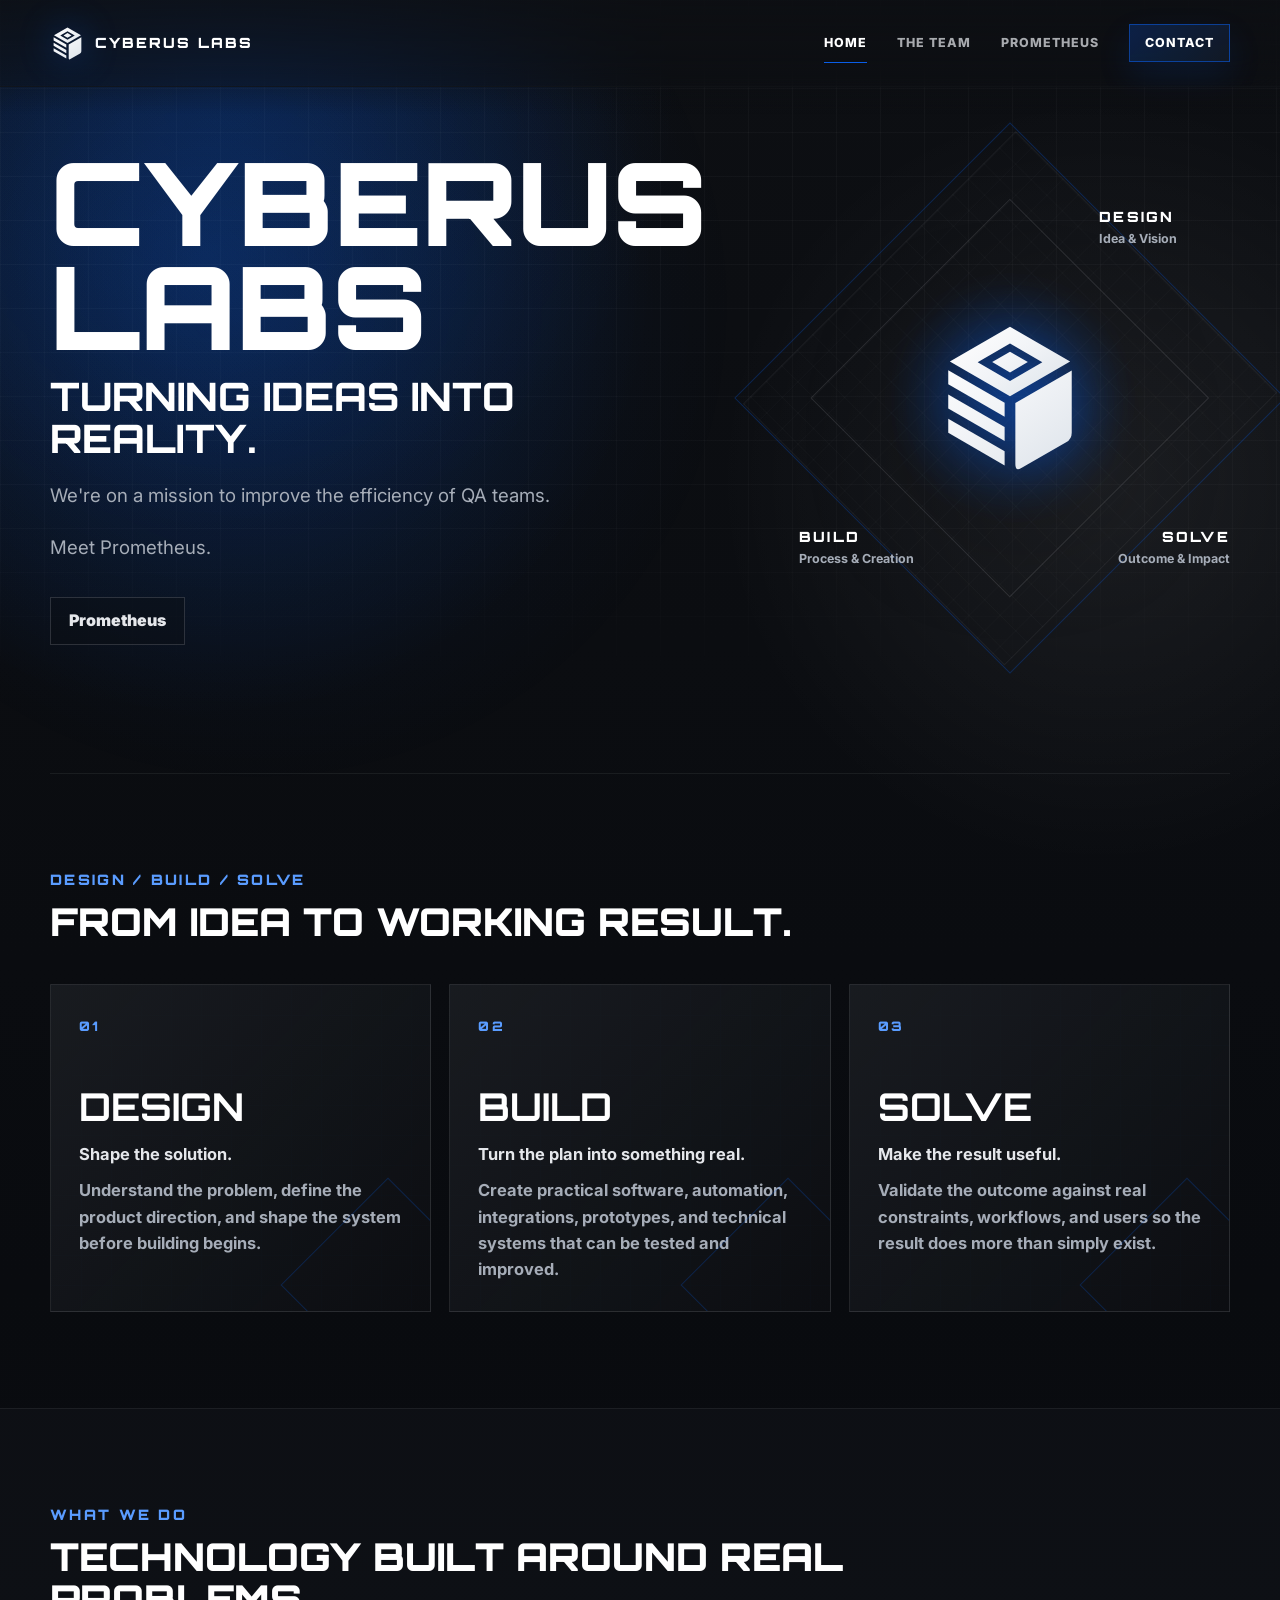
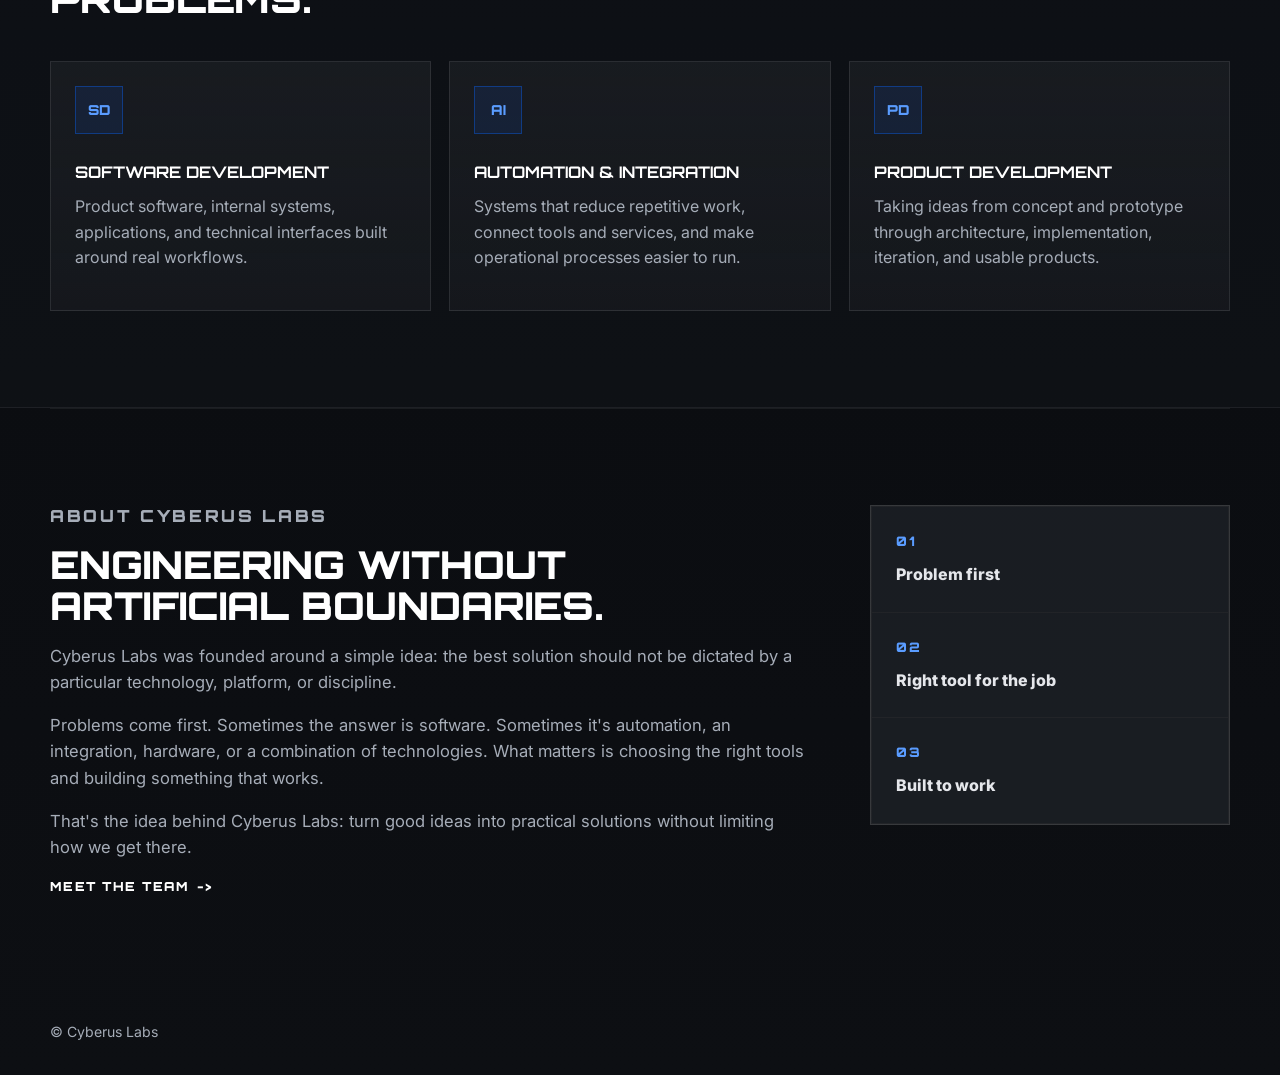
==== index.html @ 42d0a553 "Revise coming soon text for Prometheus introduction Updated the coming soon text to introduce Promet" ====
<!DOCTYPE html>
<html lang="en">
<head>
  <meta charset="UTF-8">
  <meta name="viewport" content="width=device-width, initial-scale=1.0">
  <meta name="description" content="Cyberus Labs is a software and technology company focused on building practical products that solve real-world problems.">
  <title>Cyberus Labs | Software and Technology Products</title>
  <link rel="icon" href="assets/logo/cyberuslabs_logo.svg" type="image/svg+xml">
  <link rel="preconnect" href="https://fonts.googleapis.com">
  <link rel="preconnect" href="https://fonts.gstatic.com" crossorigin>
  <link href="https://fonts.googleapis.com/css2?family=Inter:wght@400;500;600;700;800&family=Orbitron:wght@600;700;800;900&display=swap" rel="stylesheet">
  <link rel="stylesheet" href="coming-soon.css">
</head>
<body>
  <div class="coming-soon-shell">
    <header class="coming-soon-header" data-header>
      <nav class="global-nav" aria-label="Main navigation">
        <a class="coming-soon-brand" href="/" aria-label="Cyberus Labs home" aria-current="page">
          <img src="assets/logo/cyberuslabs_logo.svg" alt="" aria-hidden="true">
          <span>Cyberus Labs</span>
        </a>

        <button class="nav-toggle" type="button" aria-expanded="false" aria-controls="site-navigation" data-nav-toggle>
          <span class="sr-only">Toggle navigation</span>
          <span></span>
          <span></span>
          <span></span>
        </button>

        <div class="global-nav-links" id="site-navigation" data-nav-links>
          <a href="/" aria-current="page">Home</a>
          <a href="/team/">The Team</a>
          <a href="/team/">Prometheus</a>
          <a class="header-contact" href="mailto:contact@cyberuslabs.ca">Contact</a>
        </div>
      </nav>
    </header>

    <main class="home-main">
      <section class="coming-soon-hero home-hero" aria-labelledby="home-title">
        <div class="coming-soon-copy">
          <h1 id="home-title">Cyberus Labs</h1>
          <p class="coming-soon-statement">Turning ideas into reality.</p>
          <p class="coming-soon-text">We're on a mission to improve the efficiency of QA teams. 
          <p class="coming-soon-text">Meet Prometheus.</p>
          <div class="home-actions" aria-label="Homepage actions">
            <a class="home-button home-button-secondary" href="/team/">Prometheus</a>
          </div>
        </div>

        <div class="coming-soon-mark" aria-hidden="true">
          <span class="mark-frame mark-frame-large"></span>
          <span class="mark-frame mark-frame-small"></span>
          <img src="assets/logo/cyberuslabs_logo.svg" alt="">
          <div class="mark-callout mark-callout-design">
            <h2>Design</h2>
            <p>Idea &amp; Vision</p>
          </div>
          <div class="mark-callout mark-callout-build">
            <h2>Build</h2>
            <p>Process &amp; Creation</p>
          </div>
          <div class="mark-callout mark-callout-solve">
            <h2>Solve</h2>
            <p>Outcome &amp; Impact</p>
          </div>
        </div>
      </section>

      <section class="home-section home-pillars" aria-labelledby="pillars-title">
        <div class="home-section-heading">
          <p class="section-eyebrow">Design / Build / Solve</p>
          <h2 id="pillars-title">From idea to working result.</h2>
        </div>

        <div class="home-pillars-grid">
          <article>
            <span>01</span>
            <h3>Design</h3>
            <p><strong>Shape the solution.</strong></p>
            <p>Understand the problem, define the product direction, and shape the system before building begins.</p>
          </article>
          <article>
            <span>02</span>
            <h3>Build</h3>
            <p><strong>Turn the plan into something real.</strong></p>
            <p>Create practical software, automation, integrations, prototypes, and technical systems that can be tested and improved.</p>
          </article>
          <article>
            <span>03</span>
            <h3>Solve</h3>
            <p><strong>Make the result useful.</strong></p>
            <p>Validate the outcome against real constraints, workflows, and users so the result does more than simply exist.</p>
          </article>
        </div>
      </section>

      <section class="home-section home-capabilities" aria-labelledby="capabilities-title">
        <div class="home-section-heading">
          <p class="section-eyebrow">What We Do</p>
          <h2 id="capabilities-title">Technology built around real problems.</h2>
        </div>

        <div class="home-capability-grid">
          <article>
            <span class="capability-icon">SD</span>
            <h3>Software Development</h3>
            <p>Product software, internal systems, applications, and technical interfaces built around real workflows.</p>
          </article>
          <article>
            <span class="capability-icon">AI</span>
            <h3>Automation &amp; Integration</h3>
            <p>Systems that reduce repetitive work, connect tools and services, and make operational processes easier to run.</p>
          </article>
          <article>
            <span class="capability-icon">PD</span>
            <h3>Product Development</h3>
            <p>Taking ideas from concept and prototype through architecture, implementation, iteration, and usable products.</p>
          </article>
        </div>
      </section>

      <section class="home-section home-about" aria-labelledby="about-title">
        <div class="home-about-copy">
          <p class="section-eyebrow">About Cyberus Labs</p>
          <h2 id="about-title">Engineering without artificial boundaries.</h2>
          <p>Cyberus Labs was founded around a simple idea: the best solution should not be dictated by a particular technology, platform, or discipline.</p>
          <p>Problems come first. Sometimes the answer is software. Sometimes it's automation, an integration, hardware, or a combination of technologies. What matters is choosing the right tools and building something that works.</p>
          <p>That's the idea behind Cyberus Labs: turn good ideas into practical solutions without limiting how we get there.</p>
          <a class="home-text-link" href="/team/">Meet the Team <span aria-hidden="true">-&gt;</span></a>
        </div>

        <div class="home-about-stats" aria-label="Cyberus Labs focus areas">
          <div>
            <span>01</span>
            <p>Problem first</p>
          </div>
          <div>
            <span>02</span>
            <p>Right tool for the job</p>
          </div>
          <div>
            <span>03</span>
            <p>Built to work</p>
          </div>
        </div>
      </section>
    </main>

    <footer class="coming-soon-footer">
      <p>&copy; <span data-year></span> Cyberus Labs</p>
    </footer>
  </div>

  <script src="script.js"></script>
</body>
</html>
---- coming-soon.css ----
:root {
  --bg: #0d0f13;
  --surface: #1a1d22;
  --accent: #0a66ff;
  --accent-soft: #5a9cff;
  --text: #e5e7eb;
  --white: #ffffff;
  --muted: #a6adb8;
  --line: rgba(229, 231, 235, 0.13);
  --max-width: 1180px;
}

* {
  box-sizing: border-box;
}

html {
  min-width: 320px;
  min-height: 100%;
}

body {
  min-width: 320px;
  min-height: 100vh;
  margin: 0;
  color: var(--text);
  font-family: Inter, ui-sans-serif, system-ui, -apple-system, BlinkMacSystemFont, "Segoe UI", sans-serif;
  background:
    radial-gradient(circle at 16% 10%, rgba(10, 102, 255, 0.2), transparent 28rem),
    radial-gradient(circle at 86% 18%, rgba(255, 255, 255, 0.07), transparent 24rem),
    linear-gradient(180deg, var(--bg) 0%, #090b0f 48%, var(--bg) 100%);
  line-height: 1.6;
}

body::before {
  position: fixed;
  inset: 0;
  z-index: -2;
  content: "";
  background-image:
    linear-gradient(rgba(229, 231, 235, 0.035) 1px, transparent 1px),
    linear-gradient(90deg, rgba(229, 231, 235, 0.035) 1px, transparent 1px);
  background-size: 44px 44px;
  mask-image: linear-gradient(to bottom, #000 0%, rgba(0, 0, 0, 0.72) 58%, transparent 78%);
}

body::after {
  position: fixed;
  inset: 0;
  z-index: -1;
  pointer-events: none;
  content: "";
  background:
    radial-gradient(circle at 18% 10%, rgba(10, 102, 255, 0.12), transparent 28rem),
    radial-gradient(circle at 20% 34%, rgba(10, 102, 255, 0.1), transparent 30rem);
}

a {
  color: inherit;
  text-decoration: none;
}

.sr-only {
  position: absolute;
  width: 1px;
  height: 1px;
  overflow: hidden;
  clip: rect(0, 0, 0, 0);
  white-space: nowrap;
}

img {
  display: block;
  max-width: 100%;
}

.coming-soon-shell {
  display: grid;
  min-height: 100vh;
  grid-template-rows: auto 1fr auto;
  overflow: hidden;
}

.coming-soon-main,
.coming-soon-footer {
  width: min(100% - 48px, var(--max-width));
  margin: 0 auto;
}

.coming-soon-header {
  display: flex;
  position: relative;
  z-index: 5;
  min-height: 86px;
  align-items: center;
  border-bottom: 1px solid rgba(229, 231, 235, 0.025);
  background: linear-gradient(180deg, rgba(13, 15, 19, 0.82) 0%, rgba(13, 15, 19, 0.5) 100%);
  backdrop-filter: blur(18px);
}

.coming-soon-header::after {
  position: absolute;
  right: 0;
  bottom: -28px;
  left: 0;
  height: 28px;
  pointer-events: none;
  content: "";
  background: linear-gradient(180deg, rgba(13, 15, 19, 0.28), transparent);
}

.global-nav {
  display: flex;
  width: min(100% - 48px, var(--max-width));
  align-items: center;
  justify-content: space-between;
  gap: 24px;
  min-height: 86px;
  margin: 0 auto;
}

.coming-soon-brand {
  display: inline-flex;
  flex: 0 0 auto;
  align-items: center;
  gap: 10px;
  min-height: 86px;
  color: var(--white);
  font-family: Orbitron, Inter, sans-serif;
  font-size: 0.88rem;
  font-weight: 900;
  letter-spacing: 0.14em;
  text-transform: uppercase;
}

.coming-soon-brand img {
  width: 35px;
  height: auto;
  filter: drop-shadow(0 0 18px rgba(10, 102, 255, 0.4));
}

.global-nav-links {
  display: flex;
  align-items: center;
  justify-content: flex-end;
  gap: clamp(16px, 2.4vw, 30px);
  color: rgba(229, 231, 235, 0.72);
  font-size: 0.78rem;
  font-weight: 800;
  letter-spacing: 0.08em;
  text-transform: uppercase;
}

.global-nav-links a {
  position: relative;
  transition: color 180ms ease, border-color 180ms ease, background 180ms ease;
}

.global-nav-links a:not(.header-contact)::after {
  position: absolute;
  right: 0;
  bottom: -10px;
  left: 0;
  height: 1px;
  content: "";
  background: var(--accent);
  opacity: 0;
  transform: scaleX(0.55);
  transition: opacity 180ms ease, transform 180ms ease;
}

.global-nav-links a:hover,
.global-nav-links a:focus-visible,
.global-nav-links a[aria-current="page"] {
  color: var(--white);
  outline: none;
}

.global-nav-links a:hover::after,
.global-nav-links a:focus-visible::after,
.global-nav-links a[aria-current="page"]::after {
  opacity: 0.9;
  transform: scaleX(1);
}

.header-contact {
  display: inline-flex;
  min-height: 38px;
  align-items: center;
  justify-content: center;
  border: 1px solid rgba(10, 102, 255, 0.5);
  padding: 0 15px;
  color: var(--white);
  background:
    linear-gradient(135deg, rgba(10, 102, 255, 0.22), rgba(90, 156, 255, 0.08)),
    rgba(13, 15, 19, 0.58);
  box-shadow: 0 14px 34px rgba(10, 102, 255, 0.12);
}

.header-contact:hover,
.header-contact:focus-visible {
  border-color: rgba(90, 156, 255, 0.86);
}

.nav-toggle {
  display: none;
  position: relative;
  width: 44px;
  height: 44px;
  flex: 0 0 auto;
  align-items: center;
  justify-content: center;
  border: 1px solid rgba(229, 231, 235, 0.12);
  padding: 0;
  color: var(--white);
  background: rgba(13, 15, 19, 0.58);
  cursor: pointer;
}

.nav-toggle span:not(.sr-only) {
  position: absolute;
  width: 18px;
  height: 2px;
  background: currentColor;
  transition: transform 180ms ease, opacity 180ms ease;
}

.nav-toggle span:nth-child(2) {
  transform: translateY(-6px);
}

.nav-toggle span:nth-child(4) {
  transform: translateY(6px);
}

.nav-toggle[aria-expanded="true"] span:nth-child(2) {
  transform: rotate(45deg);
}

.nav-toggle[aria-expanded="true"] span:nth-child(3) {
  opacity: 0;
}

.nav-toggle[aria-expanded="true"] span:nth-child(4) {
  transform: rotate(-45deg);
}

.coming-soon-main {
  display: grid;
  align-items: center;
  padding: clamp(30px, 5vw, 66px) 0;
}

.coming-soon-hero {
  display: grid;
  grid-template-columns: minmax(0, 1fr) minmax(280px, 440px);
  gap: clamp(36px, 7vw, 94px);
  align-items: center;
}

.coming-soon-copy {
  max-width: 820px;
}

.coming-soon-state {
  margin: 0;
  color: var(--accent-soft);
  font-family: Orbitron, Inter, sans-serif;
  font-size: clamp(0.74rem, 1.3vw, 0.9rem);
  font-weight: 900;
  letter-spacing: 0.16em;
  line-height: 1.35;
  text-transform: uppercase;
}

.coming-soon-copy h1 {
  max-width: 900px;
  margin: 0;
  color: var(--white);
  font-family: Orbitron, Inter, sans-serif;
  font-size: clamp(3.6rem, 9vw, 8.5rem);
  font-weight: 900;
  letter-spacing: 0;
  line-height: 0.9;
  text-transform: uppercase;
}

.coming-soon-statement {
  max-width: 620px;
  margin: 18px 0 0;
  color: var(--white);
  font-family: Orbitron, Inter, sans-serif;
  font-size: clamp(1.45rem, 3.3vw, 2.45rem);
  font-weight: 800;
  line-height: 1.05;
  text-transform: uppercase;
}

.coming-soon-text {
  max-width: 660px;
  margin: 22px 0 0;
  color: var(--muted);
  font-size: clamp(1rem, 1.6vw, 1.17rem);
}

.coming-soon-state {
  margin-top: 34px;
  color: var(--white);
}

.coming-soon-contact {
  display: inline-flex;
  min-height: 48px;
  align-items: center;
  justify-content: center;
  margin-top: 18px;
  border: 1px solid rgba(10, 102, 255, 0.48);
  padding: 0 18px;
  color: var(--white);
  background:
    linear-gradient(135deg, rgba(10, 102, 255, 0.26), rgba(90, 156, 255, 0.1)),
    rgba(13, 15, 19, 0.7);
  font-weight: 900;
  box-shadow: 0 18px 48px rgba(10, 102, 255, 0.16);
}

.coming-soon-contact:hover,
.coming-soon-contact:focus-visible {
  border-color: rgba(90, 156, 255, 0.86);
  outline: none;
}

.coming-soon-mark {
  position: relative;
  display: grid;
  min-height: clamp(280px, 38vw, 460px);
  place-items: center;
  isolation: isolate;
}

.coming-soon-mark::before {
  position: absolute;
  inset: 8%;
  border: 1px solid rgba(229, 231, 235, 0.08);
  content: "";
  background:
    linear-gradient(rgba(229, 231, 235, 0.03) 1px, transparent 1px),
    linear-gradient(90deg, rgba(229, 231, 235, 0.03) 1px, transparent 1px);
  background-size: 22px 22px;
  opacity: 0.78;
  transform: rotate(45deg);
}

.coming-soon-mark::after {
  position: absolute;
  inset: 20%;
  z-index: -1;
  border-radius: 50%;
  content: "";
  background: radial-gradient(circle, rgba(10, 102, 255, 0.28), transparent 64%);
  filter: blur(10px);
}

.coming-soon-mark img {
  position: relative;
  z-index: 2;
  width: clamp(92px, 12.2vw, 157px);
  height: auto;
  filter:
    drop-shadow(0 0 28px rgba(10, 102, 255, 0.48))
    drop-shadow(0 32px 70px rgba(0, 0, 0, 0.45));
}

.mark-frame {
  position: absolute;
  border: 1px solid rgba(10, 102, 255, 0.26);
  transform: rotate(45deg);
}

.mark-frame-large {
  width: clamp(220px, 31vw, 390px);
  height: clamp(220px, 31vw, 390px);
}

.mark-frame-small {
  width: clamp(150px, 22vw, 285px);
  height: clamp(150px, 22vw, 285px);
  border-color: rgba(229, 231, 235, 0.12);
}

.mark-callout {
  position: absolute;
  z-index: 3;
  max-width: 150px;
  color: var(--muted);
  font-size: 0.78rem;
  font-weight: 700;
  line-height: 1.35;
  text-transform: none;
}

.mark-callout h2,
.mark-callout p {
  margin: 0;
}

.mark-callout h2 {
  color: var(--white);
  font-family: Orbitron, Inter, sans-serif;
  font-size: clamp(0.74rem, 1.1vw, 0.88rem);
  font-weight: 900;
  letter-spacing: 0.16em;
  line-height: 1.2;
  text-transform: uppercase;
}

.mark-callout p {
  margin-top: 5px;
  color: var(--muted);
  white-space: nowrap;
}

.mark-callout-design {
  top: 9%;
  right: 12%;
}

.mark-callout-build {
  bottom: 13%;
  left: 2%;
}

.mark-callout-solve {
  right: 0;
  bottom: 13%;
  text-align: right;
}

.home-main {
  width: min(100% - 48px, var(--max-width));
  margin: 0 auto;
  padding: clamp(30px, 5vw, 66px) 0 0;
}

.home-hero {
  padding-bottom: clamp(72px, 10vw, 128px);
}

.home-actions {
  display: flex;
  flex-wrap: wrap;
  gap: 14px;
  margin-top: 34px;
}

.home-button {
  display: inline-flex;
  min-height: 48px;
  align-items: center;
  justify-content: center;
  border: 1px solid rgba(229, 231, 235, 0.16);
  padding: 0 18px;
  color: var(--text);
  background: rgba(13, 15, 19, 0.42);
  font-weight: 900;
  transition: border-color 180ms ease, color 180ms ease, background 180ms ease;
}

.home-button-primary {
  border-color: rgba(10, 102, 255, 0.48);
  color: var(--white);
  background:
    linear-gradient(135deg, rgba(10, 102, 255, 0.26), rgba(90, 156, 255, 0.1)),
    rgba(13, 15, 19, 0.7);
  box-shadow: 0 18px 48px rgba(10, 102, 255, 0.16);
}

.home-button:hover,
.home-button:focus-visible {
  border-color: rgba(90, 156, 255, 0.86);
  outline: none;
}

.home-section {
  padding: clamp(58px, 8vw, 96px) 0;
  border-top: 1px solid rgba(229, 231, 235, 0.07);
}

.home-section-heading {
  display: grid;
  max-width: 920px;
  gap: 12px;
  margin-bottom: clamp(26px, 4vw, 42px);
}

.home-section h2 {
  max-width: 980px;
  margin: 0;
  color: var(--white);
  font-family: Orbitron, Inter, sans-serif;
  font-size: clamp(1.65rem, 3vw, 2.8rem);
  font-weight: 900;
  line-height: 1.08;
  text-transform: uppercase;
}

.home-pillars-grid,
.home-capability-grid {
  display: grid;
  gap: 18px;
}

.home-pillars-grid {
  grid-template-columns: repeat(3, minmax(0, 1fr));
}

.home-pillars-grid article {
  position: relative;
  min-height: 260px;
  overflow: hidden;
  border: 1px solid rgba(229, 231, 235, 0.1);
  padding: 28px;
  background:
    linear-gradient(135deg, rgba(26, 29, 34, 0.9), rgba(13, 15, 19, 0.74)),
    linear-gradient(rgba(10, 102, 255, 0.04) 1px, transparent 1px),
    linear-gradient(90deg, rgba(10, 102, 255, 0.04) 1px, transparent 1px);
  background-size: auto, 30px 30px, 30px 30px;
}

.home-pillars-grid article::after {
  position: absolute;
  right: -34px;
  bottom: -50px;
  width: 150px;
  height: 150px;
  border: 1px solid rgba(10, 102, 255, 0.22);
  content: "";
  transform: rotate(45deg);
}

.home-pillars-grid span,
.home-about-stats span {
  color: var(--accent-soft);
  font-family: Orbitron, Inter, sans-serif;
  font-size: 0.82rem;
  font-weight: 900;
  letter-spacing: 0.18em;
}

.home-pillars-grid h3 {
  margin: 48px 0 14px;
  color: var(--white);
  font-family: Orbitron, Inter, sans-serif;
  font-size: clamp(1.6rem, 3vw, 2.5rem);
  line-height: 1.04;
  text-transform: uppercase;
}

.home-pillars-grid p {
  margin: 0;
  color: var(--muted);
  font-size: 1.03rem;
  font-weight: 700;
}

.home-pillars-grid p + p {
  margin-top: 10px;
}

.home-pillars-grid strong {
  color: var(--text);
}

.home-capabilities {
  width: 100vw;
  margin-left: calc(50% - 50vw);
  padding-right: max(24px, calc((100vw - var(--max-width)) / 2));
  padding-left: max(24px, calc((100vw - var(--max-width)) / 2));
  border-bottom: 1px solid rgba(229, 231, 235, 0.07);
  background: rgba(26, 29, 34, 0.3);
}

.home-capability-grid {
  grid-template-columns: repeat(3, minmax(0, 1fr));
}

.home-capability-grid article,
.home-about-stats {
  border: 1px solid rgba(229, 231, 235, 0.1);
  background: linear-gradient(180deg, rgba(26, 29, 34, 0.88), rgba(26, 29, 34, 0.58));
}

.home-capability-grid article {
  min-height: 250px;
  padding: 24px;
}

.capability-icon {
  display: inline-grid;
  width: 48px;
  height: 48px;
  margin-bottom: 28px;
  place-items: center;
  border: 1px solid rgba(10, 102, 255, 0.38);
  color: var(--accent-soft);
  font-family: Orbitron, Inter, sans-serif;
  font-size: 0.86rem;
  font-weight: 900;
  background: rgba(10, 102, 255, 0.1);
}

.home-capability-grid h3 {
  margin: 0 0 12px;
  color: var(--white);
  font-family: Orbitron, Inter, sans-serif;
  font-size: 1rem;
  line-height: 1.25;
  text-transform: uppercase;
}

.home-capability-grid p,
.home-about-copy p {
  margin: 0;
  color: var(--muted);
}

.home-about {
  display: grid;
  grid-template-columns: minmax(0, 1fr) 360px;
  gap: clamp(34px, 5vw, 54px);
  align-items: start;
}

.home-about-copy {
  display: grid;
  gap: 16px;
}

.home-about-copy p {
  max-width: 760px;
  font-size: 1.04rem;
}

.home-about-stats {
  display: grid;
  gap: 1px;
  padding: 1px;
  background: rgba(229, 231, 235, 0.1);
}

.home-about-stats div {
  padding: 24px;
  background: rgba(26, 29, 34, 0.92);
}

.home-about-stats span {
  display: block;
  margin-bottom: 10px;
}

.home-about-stats p {
  margin: 0;
  color: var(--text);
  font-weight: 800;
}

.home-text-link {
  display: inline-flex;
  width: fit-content;
  align-items: center;
  gap: 8px;
  color: var(--white);
  font-family: Orbitron, Inter, sans-serif;
  font-size: 0.78rem;
  font-weight: 900;
  letter-spacing: 0.12em;
  text-transform: uppercase;
}

.home-text-link:hover,
.home-text-link:focus-visible {
  color: var(--accent-soft);
  outline: none;
}

.team-main {
  width: min(100% - 48px, var(--max-width));
  margin: 0 auto;
  padding: clamp(28px, 4vw, 48px) 0 0;
}

.section-eyebrow,
.founder-role {
  margin: 0;
  color: var(--accent-soft);
  font-family: Orbitron, Inter, sans-serif;
  font-size: clamp(0.74rem, 1.3vw, 0.9rem);
  font-weight: 900;
  letter-spacing: 0.16em;
  line-height: 1.35;
  text-transform: uppercase;
}

.team-hero {
  position: relative;
  overflow: hidden;
  padding: clamp(14px, 2vw, 24px) 0 clamp(34px, 4vw, 52px);
}

.team-hero h1 {
  margin: 12px 0 0;
  color: var(--white);
  font-family: Orbitron, Inter, sans-serif;
  font-weight: 900;
  line-height: 1.02;
  text-transform: uppercase;
}

.team-hero h1 {
  max-width: 1120px;
  font-size: clamp(2.4rem, 5vw, 4.9rem);
}

.founder-section {
  display: grid;
  grid-template-columns: repeat(2, minmax(0, 1fr));
  gap: clamp(18px, 3vw, 28px);
  padding: 0 0 clamp(70px, 9vw, 118px);
}

.founder-card {
  position: relative;
  display: grid;
  grid-template-rows: auto 1fr;
  overflow: hidden;
  border: 1px solid rgba(229, 231, 235, 0.1);
  background:
    linear-gradient(135deg, rgba(26, 29, 34, 0.88), rgba(13, 15, 19, 0.78)),
    linear-gradient(rgba(229, 231, 235, 0.03) 1px, transparent 1px),
    linear-gradient(90deg, rgba(229, 231, 235, 0.03) 1px, transparent 1px);
  background-size: auto, 26px 26px, 26px 26px;
}

.founder-card::after {
  position: absolute;
  right: -72px;
  bottom: -72px;
  width: 150px;
  height: 150px;
  border: 1px solid rgba(10, 102, 255, 0.24);
  content: "";
  transform: rotate(45deg);
}

.founder-photo {
  position: relative;
  display: grid;
  min-height: clamp(220px, 28vw, 320px);
  place-items: center;
  overflow: hidden;
  border-bottom: 1px solid rgba(229, 231, 235, 0.08);
  background:
    radial-gradient(circle at 50% 45%, rgba(10, 102, 255, 0.18), transparent 14rem),
    linear-gradient(rgba(229, 231, 235, 0.035) 1px, transparent 1px),
    linear-gradient(90deg, rgba(229, 231, 235, 0.035) 1px, transparent 1px),
    rgba(13, 15, 19, 0.42);
  background-size: auto, 24px 24px, 24px 24px, auto;
}

.founder-photo::before,
.founder-photo::after {
  position: absolute;
  width: 132px;
  height: 132px;
  border: 1px solid rgba(229, 231, 235, 0.1);
  content: "";
  transform: rotate(45deg);
}

.founder-photo::before {
  top: -66px;
  left: -66px;
}

.founder-photo::after {
  right: -66px;
  bottom: -66px;
}

.founder-photo span {
  position: relative;
  z-index: 1;
  color: var(--white);
  font-family: Orbitron, Inter, sans-serif;
  font-size: clamp(2.6rem, 6vw, 4.6rem);
  font-weight: 900;
  letter-spacing: 0.12em;
  text-shadow: 0 0 28px rgba(10, 102, 255, 0.42);
}

.founder-photo img {
  position: absolute;
  inset: 0;
  width: 100%;
  height: 100%;
  object-fit: cover;
}

.founder-content {
  position: relative;
  z-index: 1;
  display: grid;
  align-content: start;
  gap: 16px;
  padding: clamp(22px, 3vw, 30px);
}

.founder-content h2 {
  margin: -4px 0 0;
  color: var(--white);
  font-family: Orbitron, Inter, sans-serif;
  font-size: clamp(1.5rem, 3vw, 2.35rem);
  line-height: 1.05;
  text-transform: uppercase;
}

.founder-bio {
  display: grid;
  gap: 14px;
  max-width: 66ch;
}

.founder-bio p {
  margin: 0;
  color: var(--muted);
}

.coming-soon-footer {
  display: flex;
  align-items: end;
  justify-content: space-between;
  gap: 22px;
  padding: 28px 0 32px;
  color: var(--muted);
  font-size: 0.88rem;
}

.coming-soon-footer p {
  margin: 0;
}

@media (max-width: 900px) {
  .home-main,
  .coming-soon-main,
  .team-main,
  .coming-soon-footer {
    width: min(100% - 34px, var(--max-width));
  }

  .global-nav {
    width: min(100% - 34px, var(--max-width));
  }

  .coming-soon-hero {
    grid-template-columns: 1fr;
    gap: 30px;
  }

  .home-hero {
    padding-bottom: 64px;
  }

  .coming-soon-mark {
    width: min(100%, 560px);
    min-height: 300px;
    margin: 0 auto;
  }

  .home-pillars-grid,
  .home-capability-grid,
  .home-about {
    grid-template-columns: 1fr;
  }

  .home-capability-grid article {
    min-height: 220px;
  }

  .founder-section {
    grid-template-columns: 1fr;
  }

  .team-hero {
    padding-top: 20px;
  }

}

@media (max-width: 820px) {
  .global-nav {
    position: relative;
  }

  .nav-toggle {
    display: inline-flex;
  }

  .global-nav-links {
    position: absolute;
    top: calc(100% - 6px);
    right: 0;
    left: 0;
    display: grid;
    align-items: stretch;
    justify-content: stretch;
    gap: 0;
    border: 1px solid rgba(229, 231, 235, 0.1);
    padding: 10px;
    background:
      linear-gradient(135deg, rgba(26, 29, 34, 0.94), rgba(13, 15, 19, 0.96)),
      linear-gradient(rgba(229, 231, 235, 0.035) 1px, transparent 1px),
      linear-gradient(90deg, rgba(229, 231, 235, 0.035) 1px, transparent 1px);
    background-size: auto, 24px 24px, 24px 24px;
    box-shadow: 0 24px 54px rgba(0, 0, 0, 0.32);
    opacity: 0;
    pointer-events: none;
    transform: translateY(-8px);
    transition: opacity 180ms ease, transform 180ms ease;
  }

  .global-nav-links.is-open {
    opacity: 1;
    pointer-events: auto;
    transform: translateY(0);
  }

  .global-nav-links a {
    display: flex;
    min-height: 44px;
    align-items: center;
    padding: 0 12px;
  }

  .global-nav-links a:not(.header-contact)::after {
    right: auto;
    bottom: 11px;
    left: 12px;
    width: 26px;
    transform-origin: left center;
  }

  .header-contact {
    width: 100%;
    margin-top: 8px;
  }
}

@media (max-width: 560px) {
  .coming-soon-header {
    min-height: 72px;
  }

  .global-nav {
    min-height: 72px;
  }

  .coming-soon-brand {
    min-height: 72px;
  }

  .coming-soon-brand {
    font-size: 0.76rem;
  }

  .coming-soon-brand img {
    width: 32px;
  }

  .coming-soon-main {
    padding: 22px 0 30px;
  }

  .coming-soon-copy h1 {
    font-size: clamp(2.7rem, 14vw, 4.2rem);
  }

  .coming-soon-statement {
    font-size: clamp(1.35rem, 7vw, 2rem);
  }

  .coming-soon-contact {
    width: 100%;
  }

  .home-main {
    padding-top: 22px;
  }

  .home-actions,
  .home-button {
    width: 100%;
  }

  .home-section {
    padding: 48px 0;
  }

  .home-pillars-grid article,
  .home-capability-grid article {
    min-height: 0;
    padding: 20px;
  }

  .home-pillars-grid h3 {
    margin-top: 34px;
  }

  .home-capabilities {
    padding-right: 17px;
    padding-left: 17px;
  }

  .home-about-stats div {
    padding: 20px;
  }

  .coming-soon-mark {
    min-height: 280px;
  }

  .coming-soon-mark img {
    width: clamp(79px, 24.5vw, 111px);
  }

  .mark-frame-large {
    width: clamp(210px, 70vw, 280px);
    height: clamp(210px, 70vw, 280px);
  }

  .mark-frame-small {
    width: clamp(145px, 50vw, 204px);
    height: clamp(145px, 50vw, 204px);
  }

  .mark-callout {
    max-width: 118px;
    font-size: 0.68rem;
  }

  .mark-callout h2 {
    font-size: 0.68rem;
  }

  .mark-callout-design {
    top: 5%;
    right: 7%;
  }

  .mark-callout-build {
    bottom: 4%;
    left: 0;
  }

  .mark-callout-solve {
    right: 0;
    bottom: 4%;
  }

  .coming-soon-footer {
    align-items: flex-start;
    flex-direction: column;
    padding-bottom: 26px;
  }

  .team-main {
    padding-top: 16px;
  }

  .team-hero h1 {
    font-size: clamp(2.25rem, 12vw, 4rem);
  }

  .founder-photo {
    min-height: 210px;
  }

  .founder-section {
    padding-bottom: 56px;
  }
}
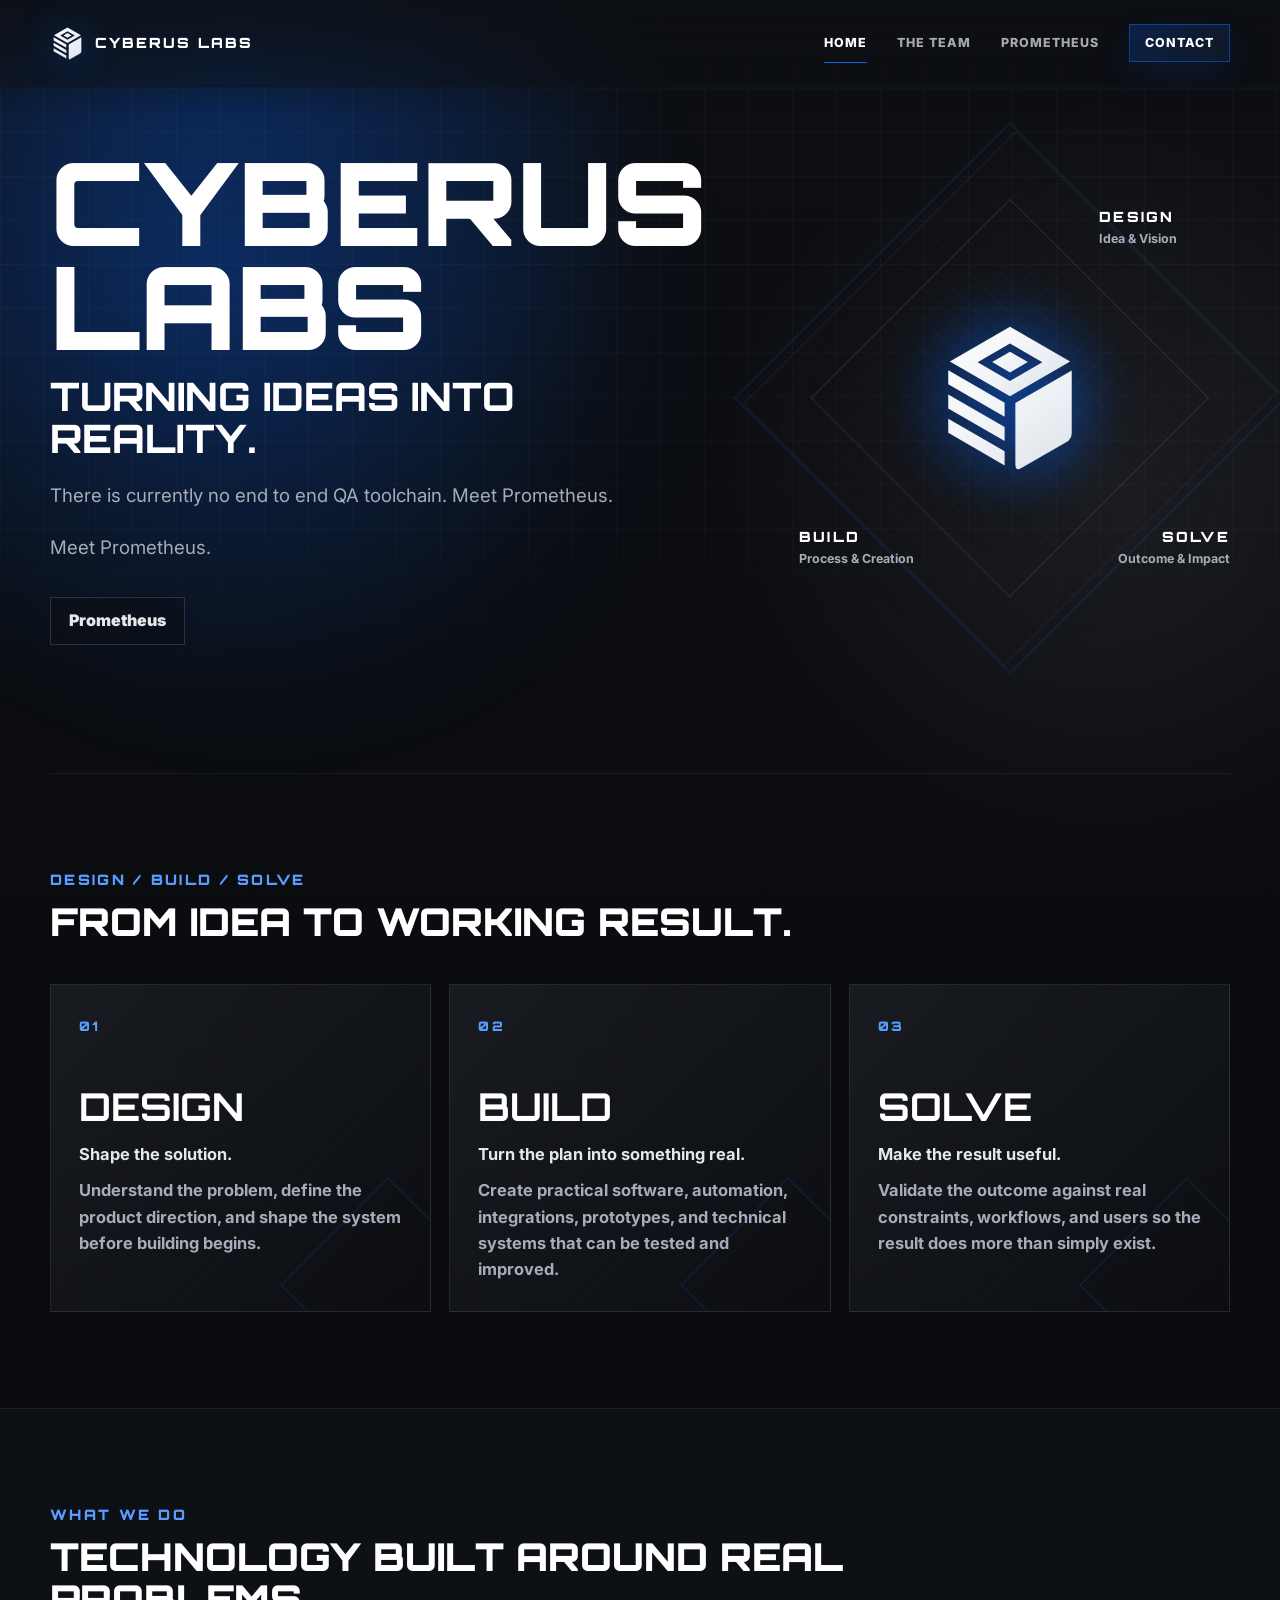
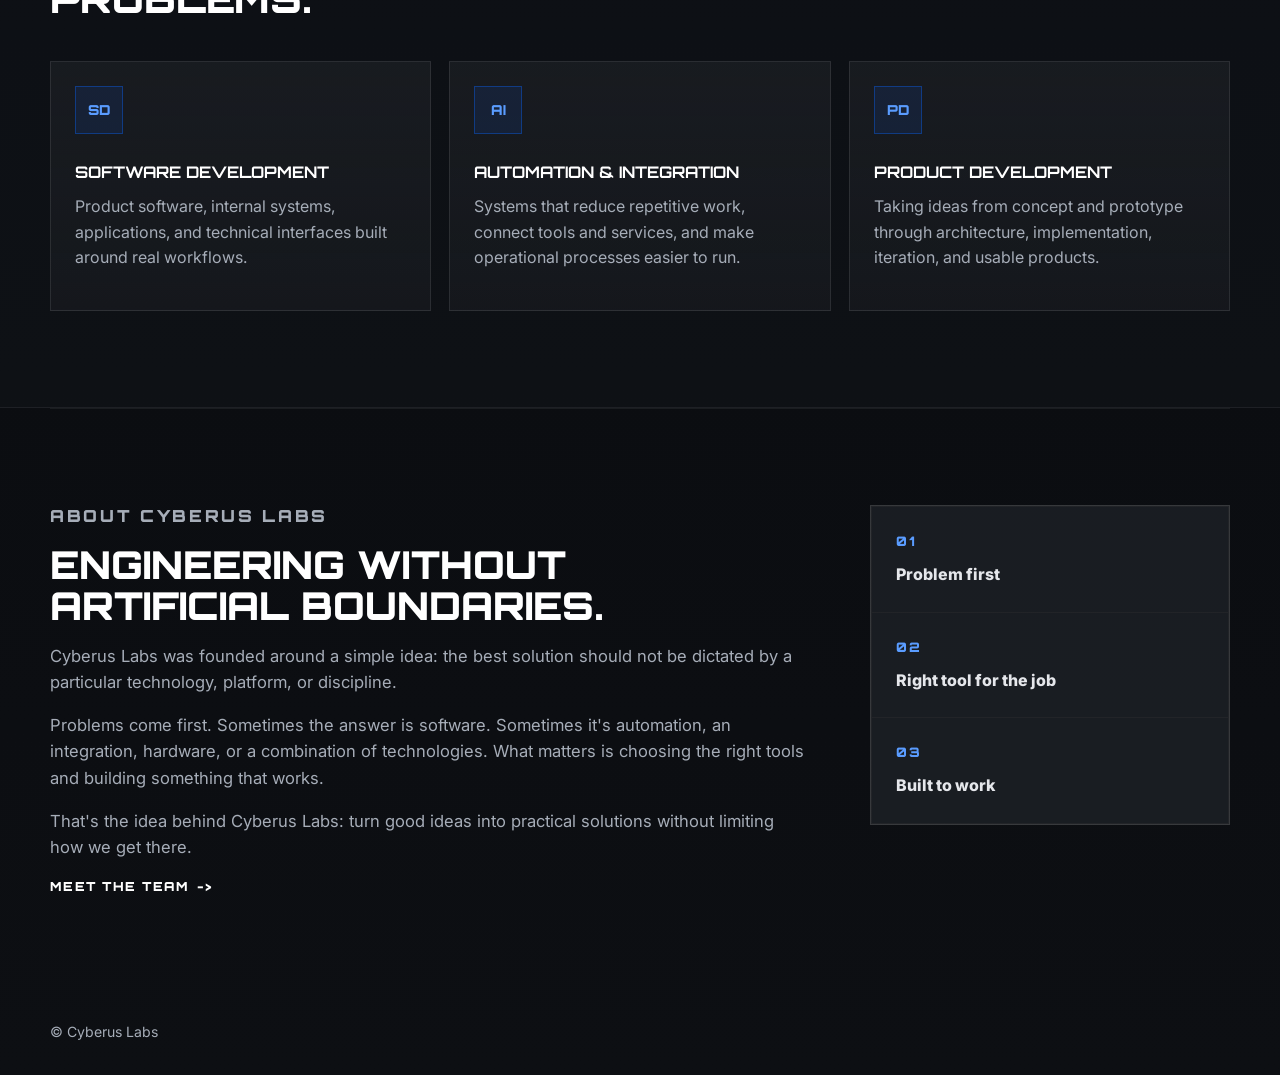
==== commit ce832c3d: "Update index.html" ====
--- a/index.html
+++ b/index.html
@@ -30,7 +30,7 @@
         <div class="global-nav-links" id="site-navigation" data-nav-links>
           <a href="/" aria-current="page">Home</a>
           <a href="/team/">The Team</a>
-          <a href="/team/">Prometheus</a>
+          <a href="/prometheus/">Prometheus</a>
           <a class="header-contact" href="mailto:contact@cyberuslabs.ca">Contact</a>
         </div>
       </nav>
@@ -41,7 +41,7 @@
         <div class="coming-soon-copy">
           <h1 id="home-title">Cyberus Labs</h1>
           <p class="coming-soon-statement">Turning ideas into reality.</p>
-          <p class="coming-soon-text">We're on a mission to improve the efficiency of QA teams. 
+          <p class="coming-soon-text">There is currently no end to end QA toolchain. Meet Prometheus. </p>
           <p class="coming-soon-text">Meet Prometheus.</p>
           <div class="home-actions" aria-label="Homepage actions">
             <a class="home-button home-button-secondary" href="/team/">Prometheus</a>
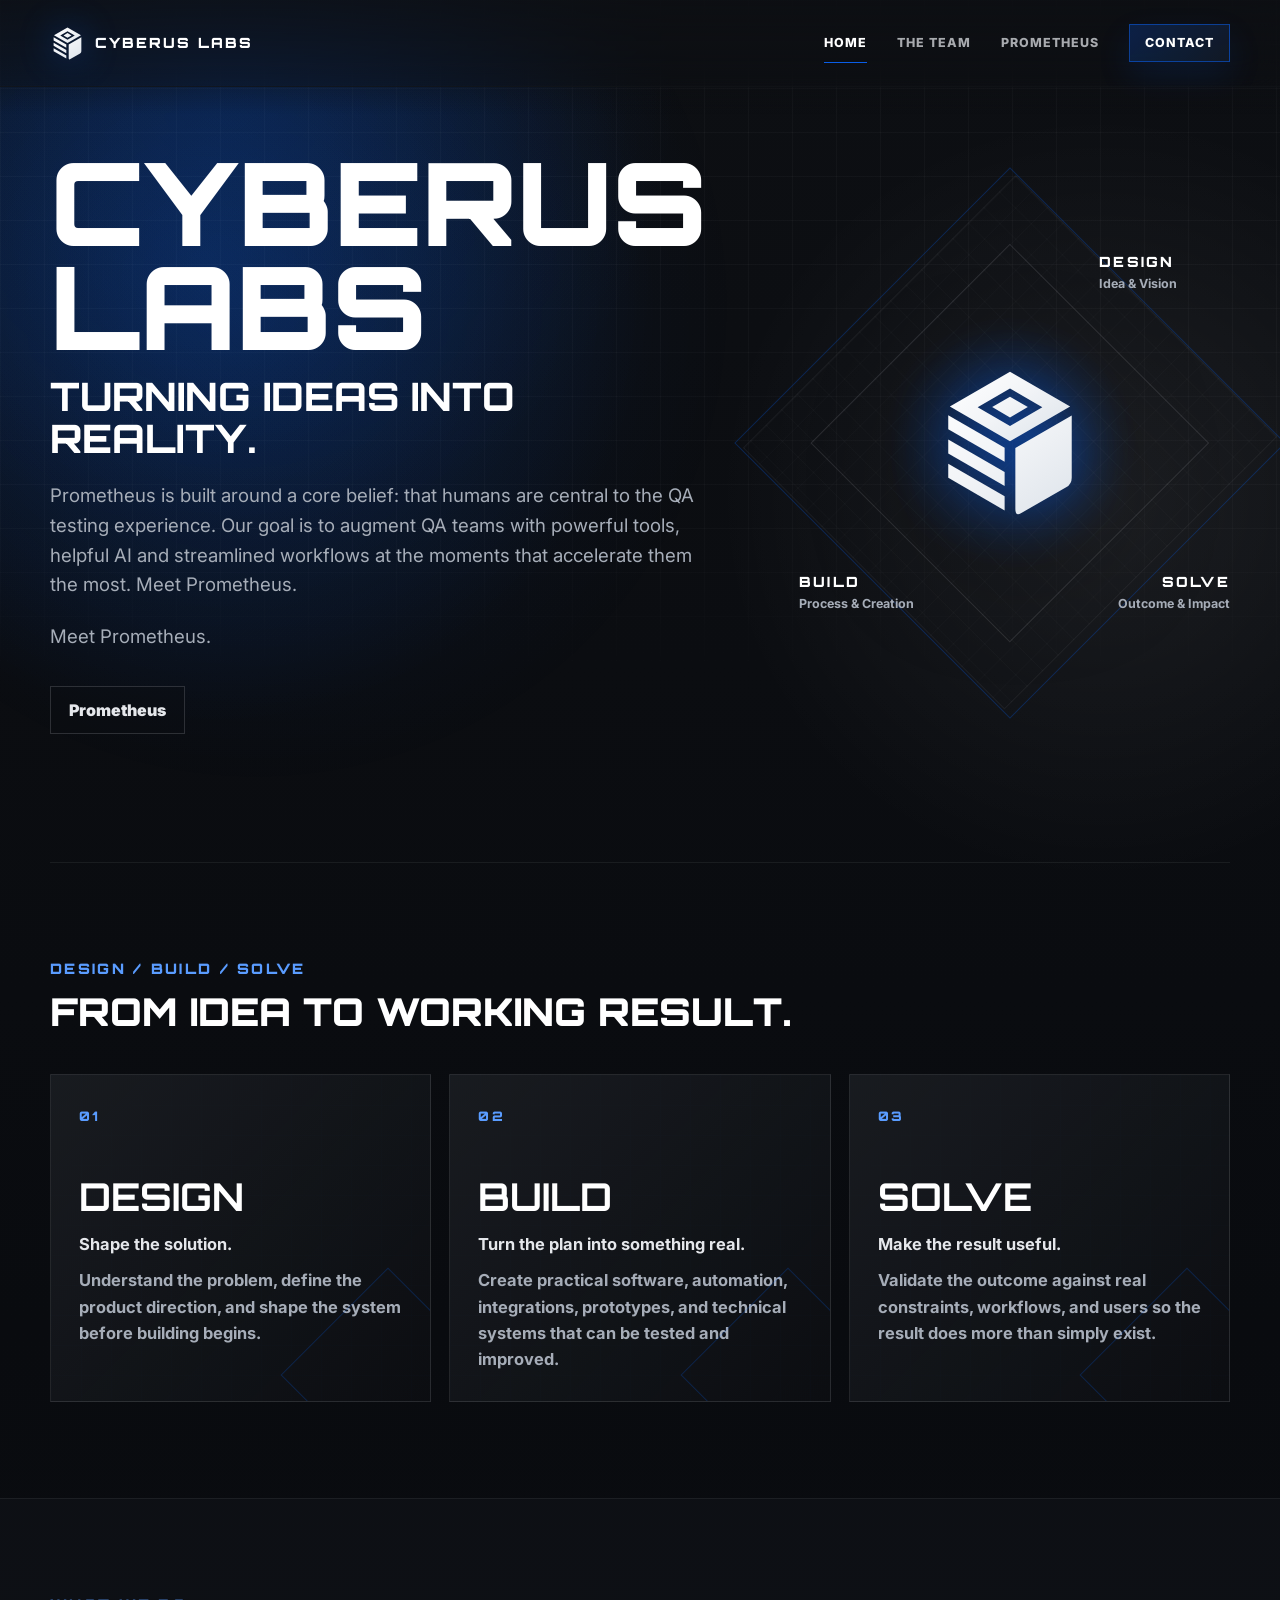
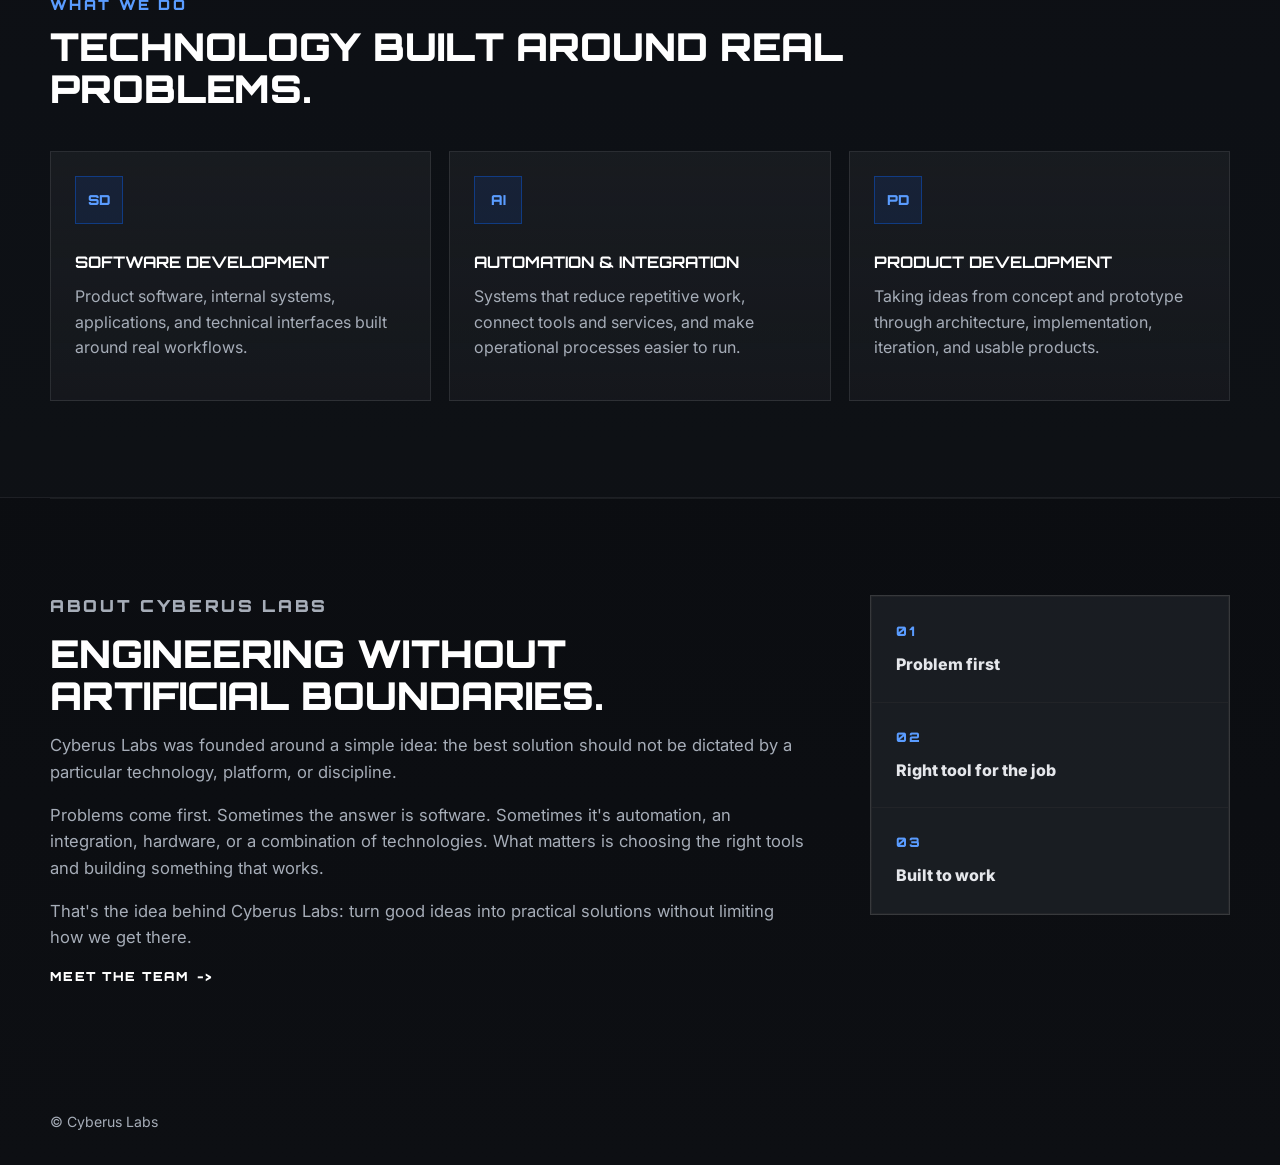
==== commit b0f87dad: "Revise Prometheus description in index.html Updated the description of Prometheus to emphasize its r" ====
--- a/index.html
+++ b/index.html
@@ -41,7 +41,7 @@
         <div class="coming-soon-copy">
           <h1 id="home-title">Cyberus Labs</h1>
           <p class="coming-soon-statement">Turning ideas into reality.</p>
-          <p class="coming-soon-text">There is currently no end to end QA toolchain. Meet Prometheus. </p>
+          <p class="coming-soon-text">Prometheus is built around a core belief: that humans are central to the QA testing experience. Our goal is to augment QA teams with powerful tools, helpful AI and streamlined workflows at the moments that accelerate them the most. Meet Prometheus. </p>
           <p class="coming-soon-text">Meet Prometheus.</p>
           <div class="home-actions" aria-label="Homepage actions">
             <a class="home-button home-button-secondary" href="/team/">Prometheus</a>
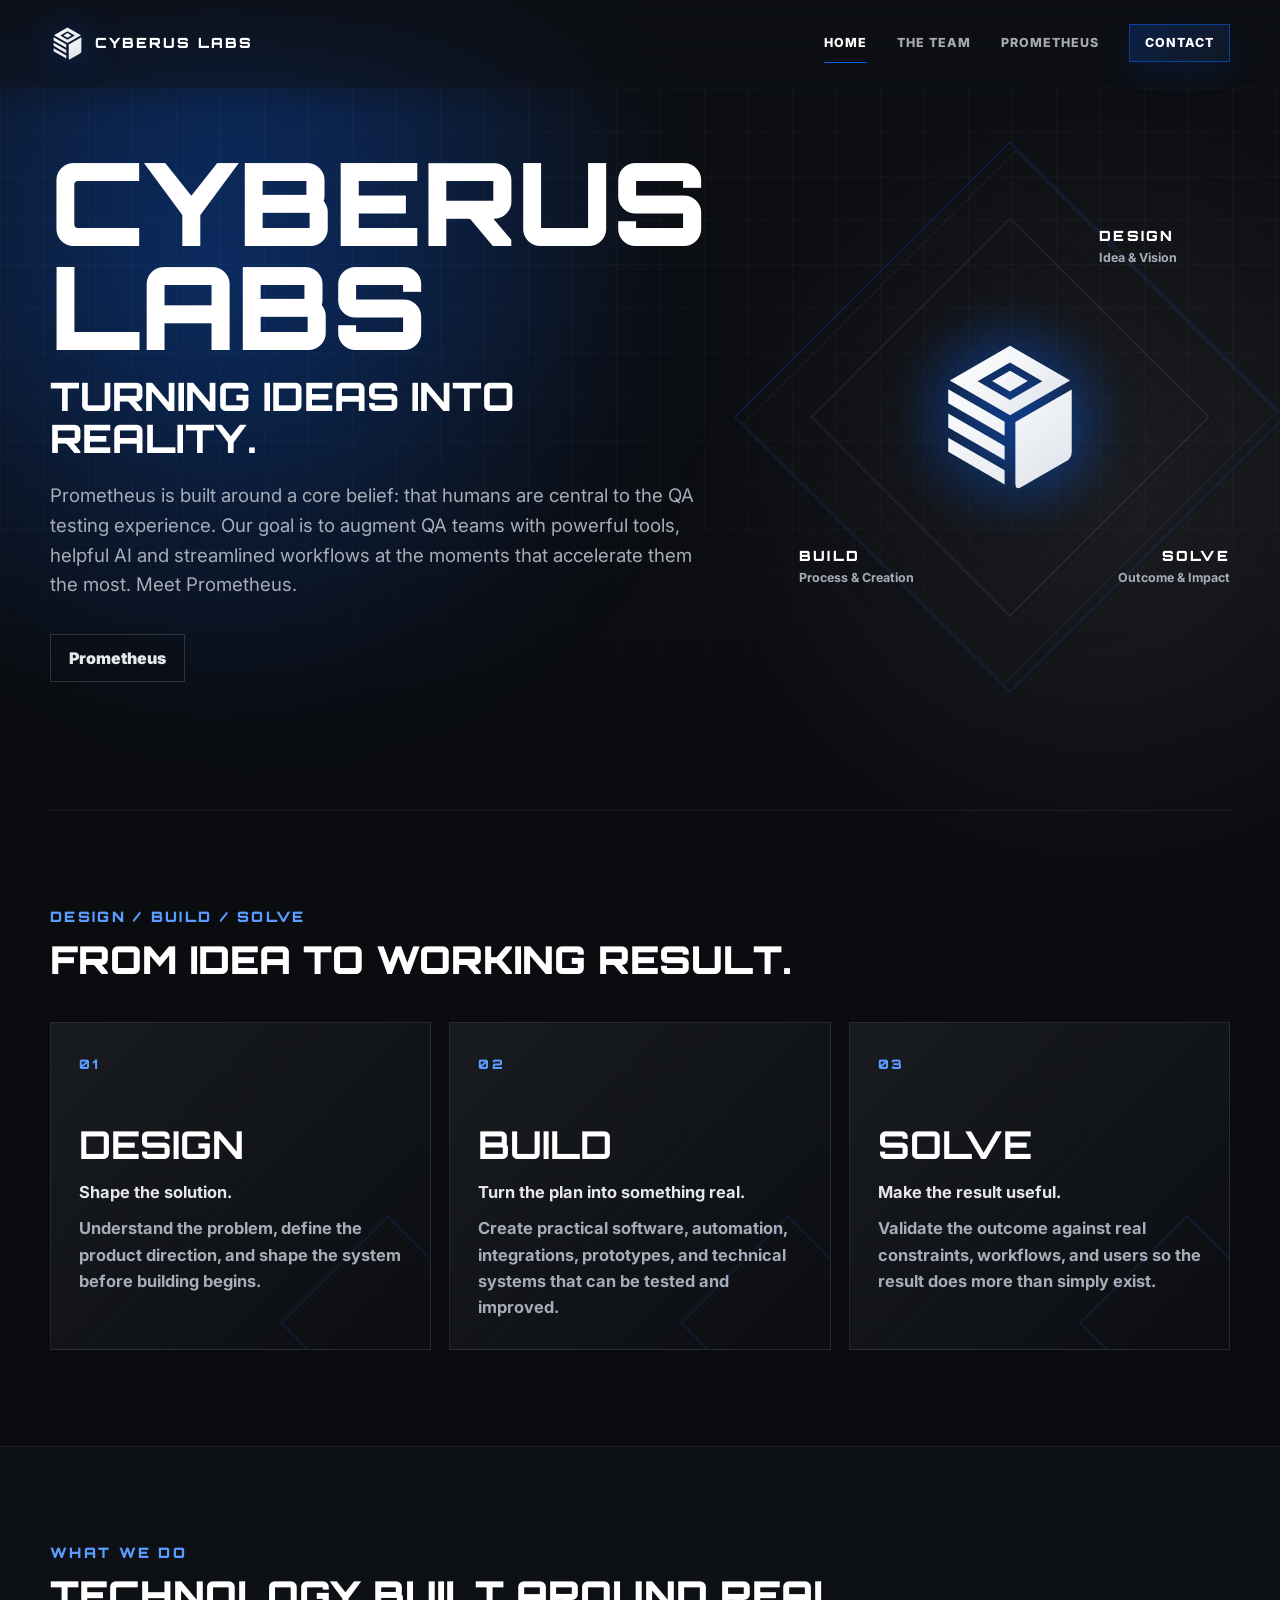
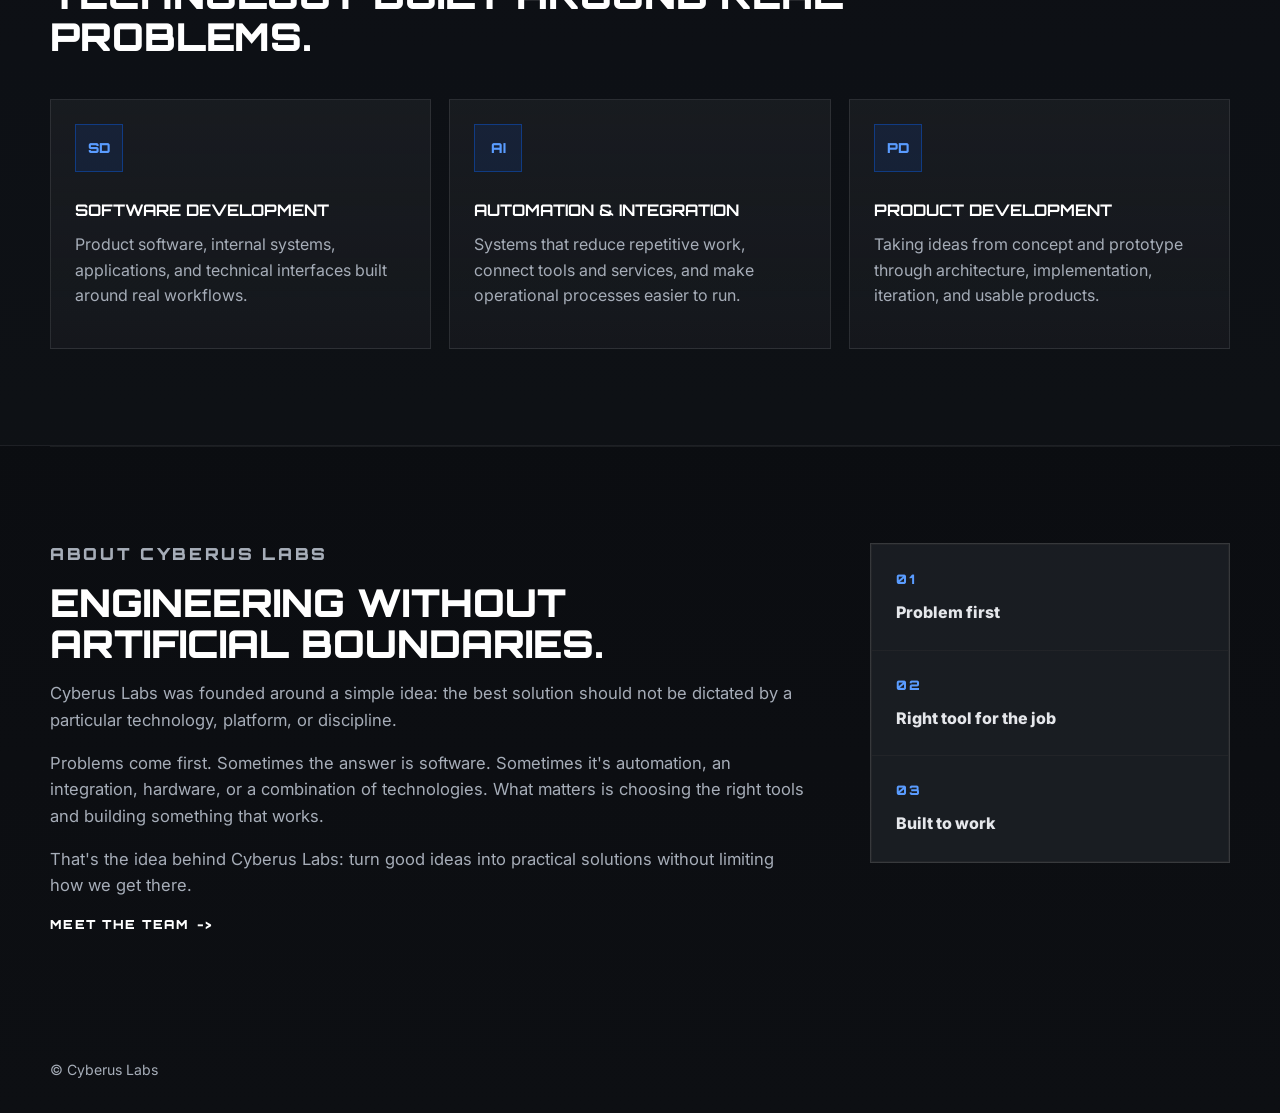
==== commit cb22c027: "Remove duplicate paragraph in coming soon section Removed redundant paragraph about Prometheus." ====
--- a/index.html
+++ b/index.html
@@ -42,7 +42,6 @@
           <h1 id="home-title">Cyberus Labs</h1>
           <p class="coming-soon-statement">Turning ideas into reality.</p>
           <p class="coming-soon-text">Prometheus is built around a core belief: that humans are central to the QA testing experience. Our goal is to augment QA teams with powerful tools, helpful AI and streamlined workflows at the moments that accelerate them the most. Meet Prometheus. </p>
-          <p class="coming-soon-text">Meet Prometheus.</p>
           <div class="home-actions" aria-label="Homepage actions">
             <a class="home-button home-button-secondary" href="/team/">Prometheus</a>
           </div>
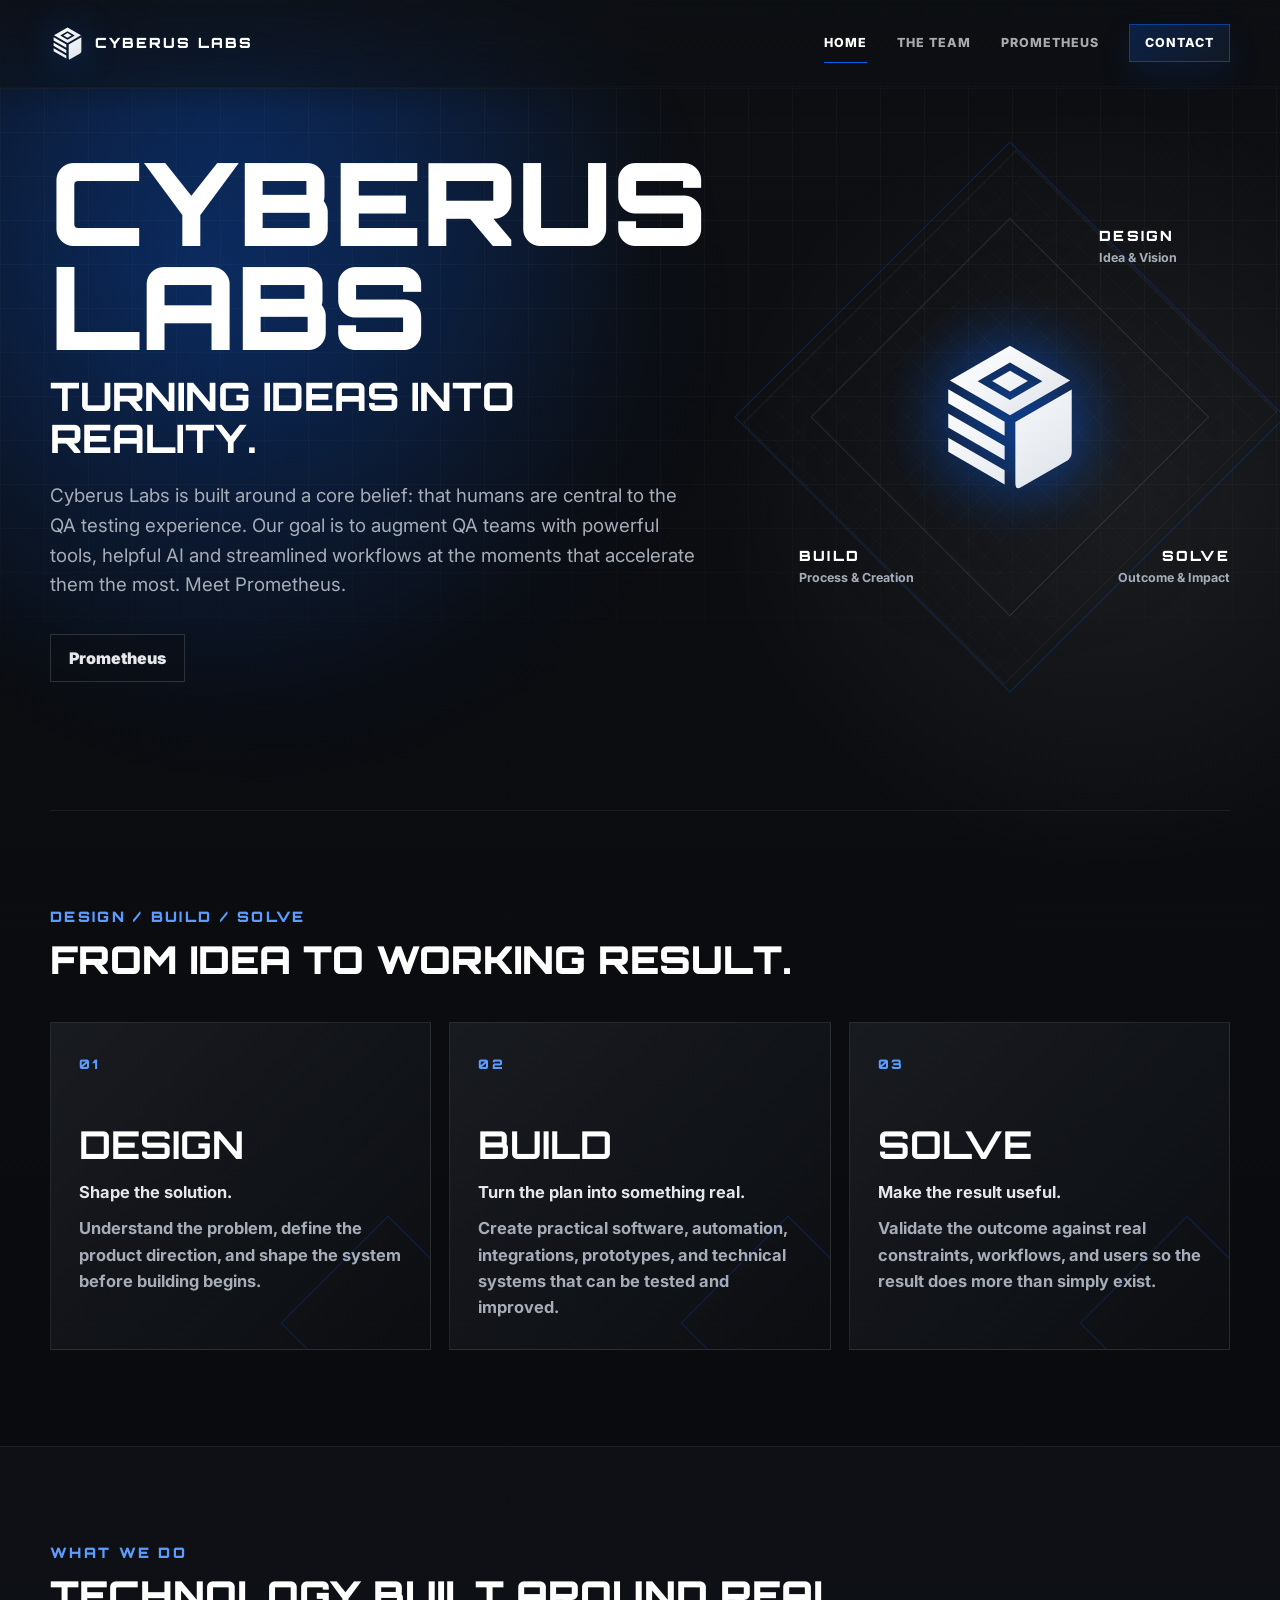
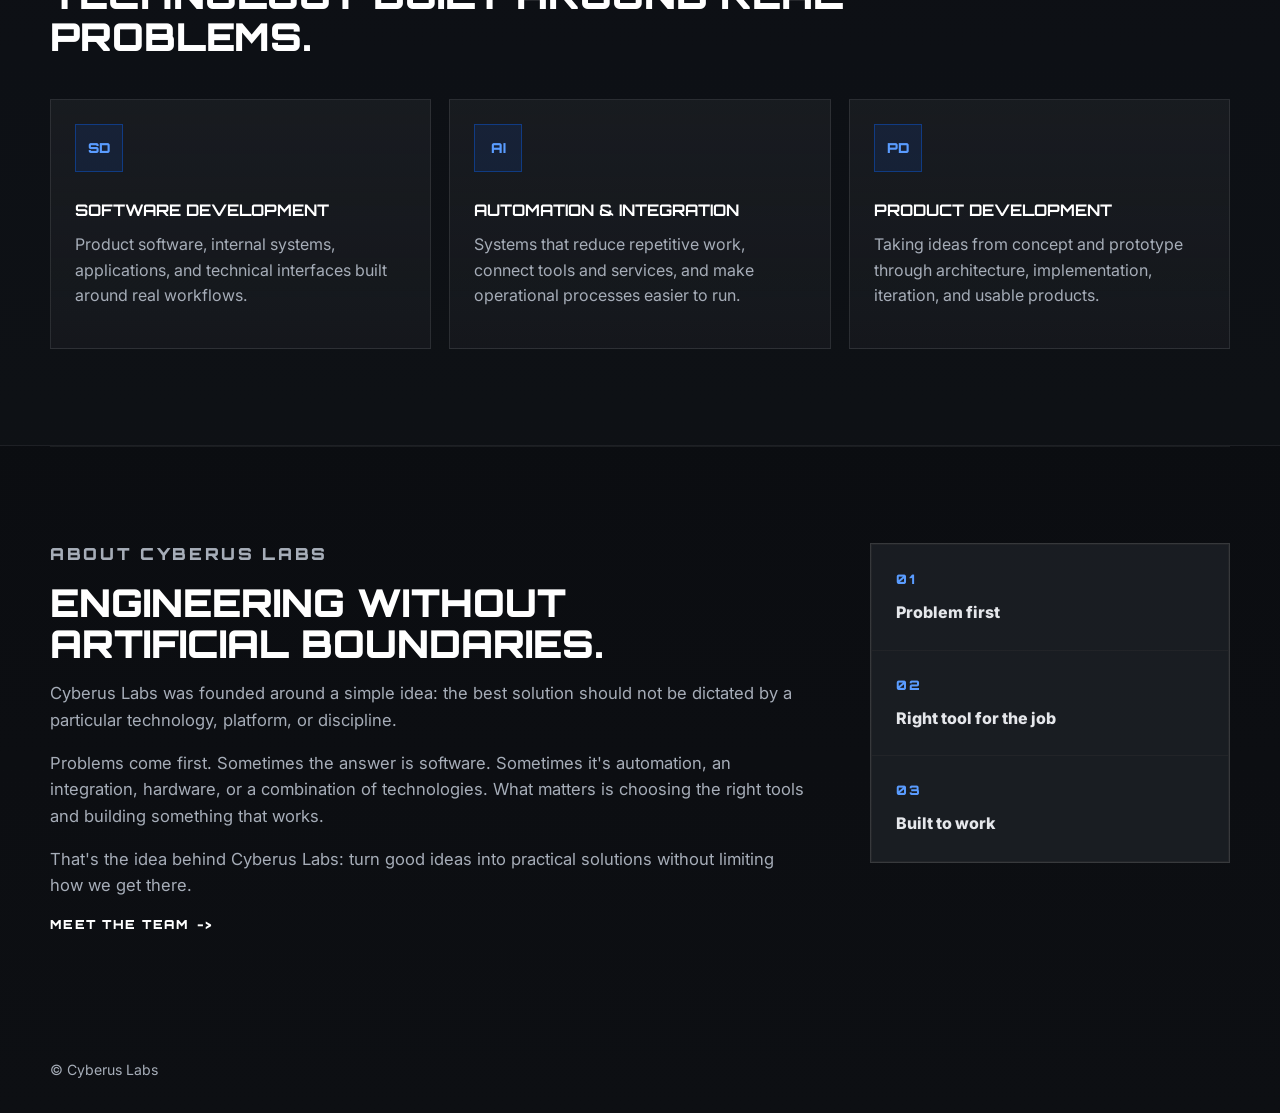
==== commit c9bfdd2d: "Update company name from Prometheus to Cyberus Labs" ====
--- a/index.html
+++ b/index.html
@@ -41,7 +41,7 @@
         <div class="coming-soon-copy">
           <h1 id="home-title">Cyberus Labs</h1>
           <p class="coming-soon-statement">Turning ideas into reality.</p>
-          <p class="coming-soon-text">Prometheus is built around a core belief: that humans are central to the QA testing experience. Our goal is to augment QA teams with powerful tools, helpful AI and streamlined workflows at the moments that accelerate them the most. Meet Prometheus. </p>
+          <p class="coming-soon-text">Cyberus Labs is built around a core belief: that humans are central to the QA testing experience. Our goal is to augment QA teams with powerful tools, helpful AI and streamlined workflows at the moments that accelerate them the most. Meet Prometheus. </p>
           <div class="home-actions" aria-label="Homepage actions">
             <a class="home-button home-button-secondary" href="/team/">Prometheus</a>
           </div>
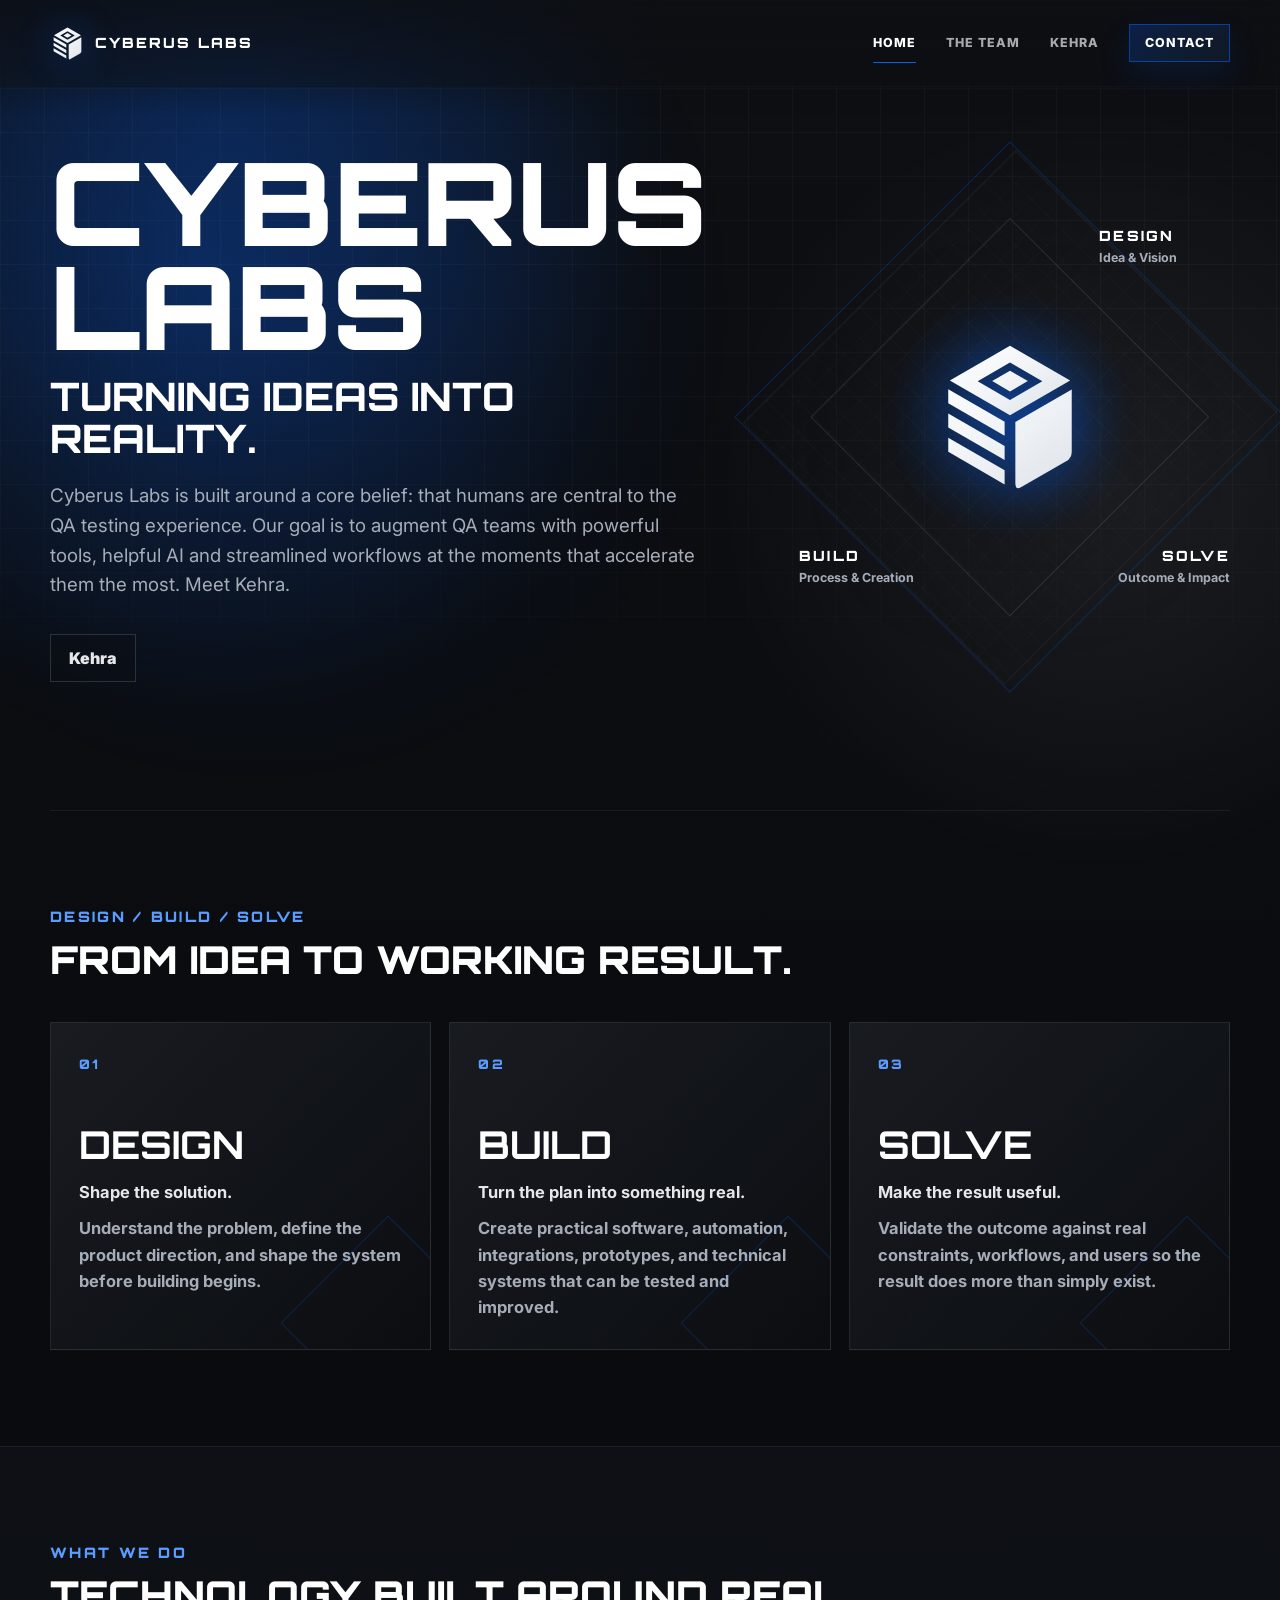
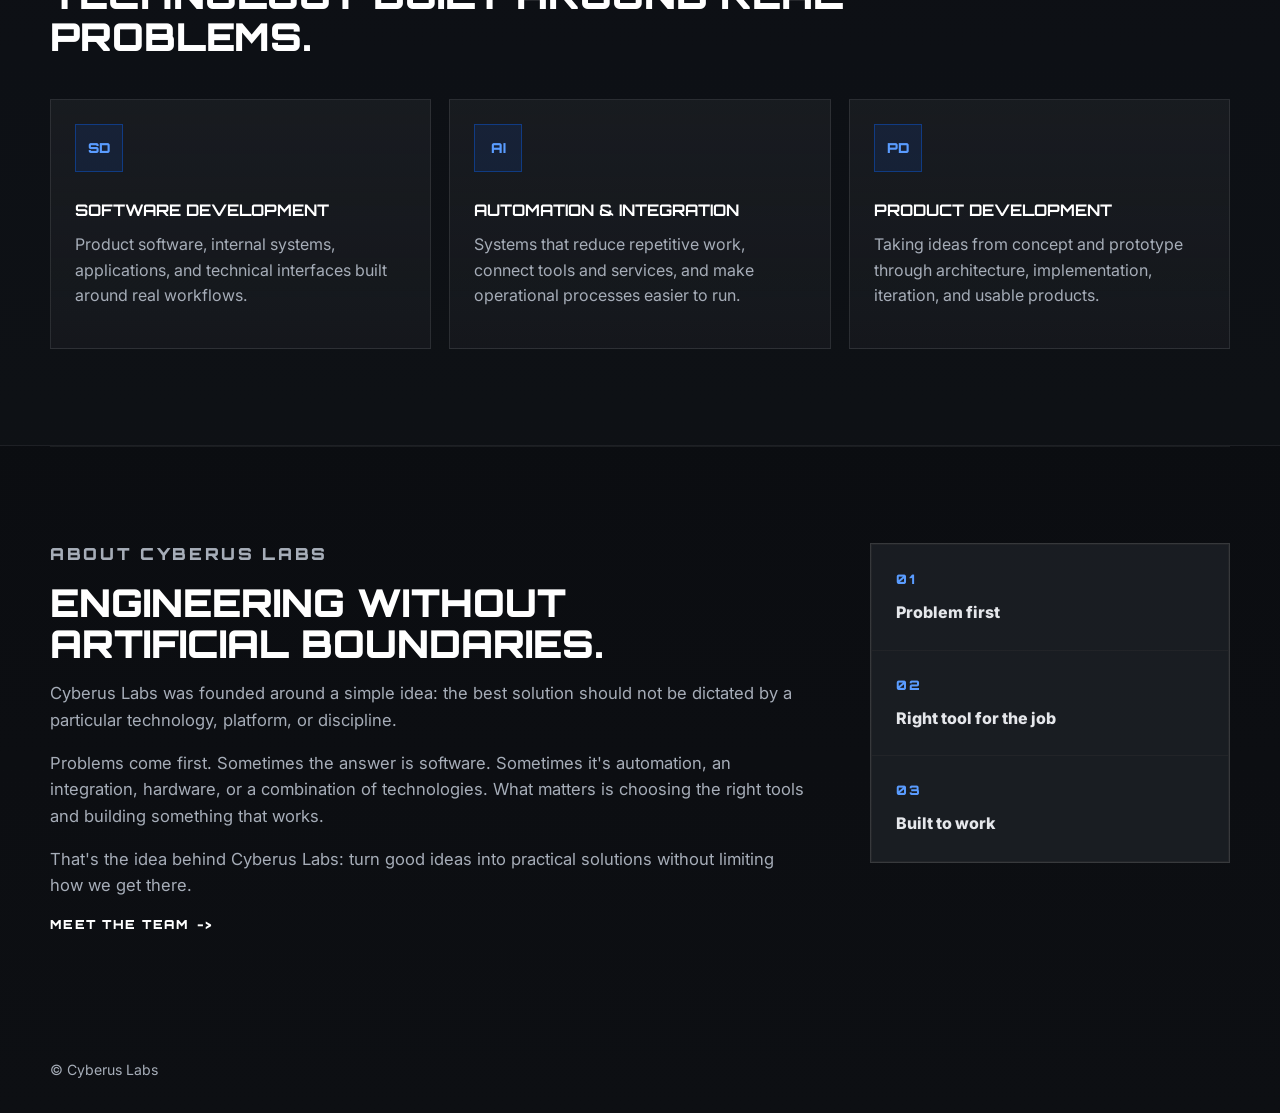
==== commit c9f1c4b2: "Replace 'Prometheus' with 'Kehra' in index.html" ====
--- a/index.html
+++ b/index.html
@@ -30,7 +30,7 @@
         <div class="global-nav-links" id="site-navigation" data-nav-links>
           <a href="/" aria-current="page">Home</a>
           <a href="/team/">The Team</a>
-          <a href="/prometheus/">Prometheus</a>
+          <a href="/Kehra/">Kehra</a>
           <a class="header-contact" href="mailto:contact@cyberuslabs.ca">Contact</a>
         </div>
       </nav>
@@ -41,9 +41,9 @@
         <div class="coming-soon-copy">
           <h1 id="home-title">Cyberus Labs</h1>
           <p class="coming-soon-statement">Turning ideas into reality.</p>
-          <p class="coming-soon-text">Cyberus Labs is built around a core belief: that humans are central to the QA testing experience. Our goal is to augment QA teams with powerful tools, helpful AI and streamlined workflows at the moments that accelerate them the most. Meet Prometheus. </p>
+          <p class="coming-soon-text">Cyberus Labs is built around a core belief: that humans are central to the QA testing experience. Our goal is to augment QA teams with powerful tools, helpful AI and streamlined workflows at the moments that accelerate them the most. Meet Kehra. </p>
           <div class="home-actions" aria-label="Homepage actions">
-            <a class="home-button home-button-secondary" href="/team/">Prometheus</a>
+            <a class="home-button home-button-secondary" href="/team/">Kehra</a>
           </div>
         </div>
 
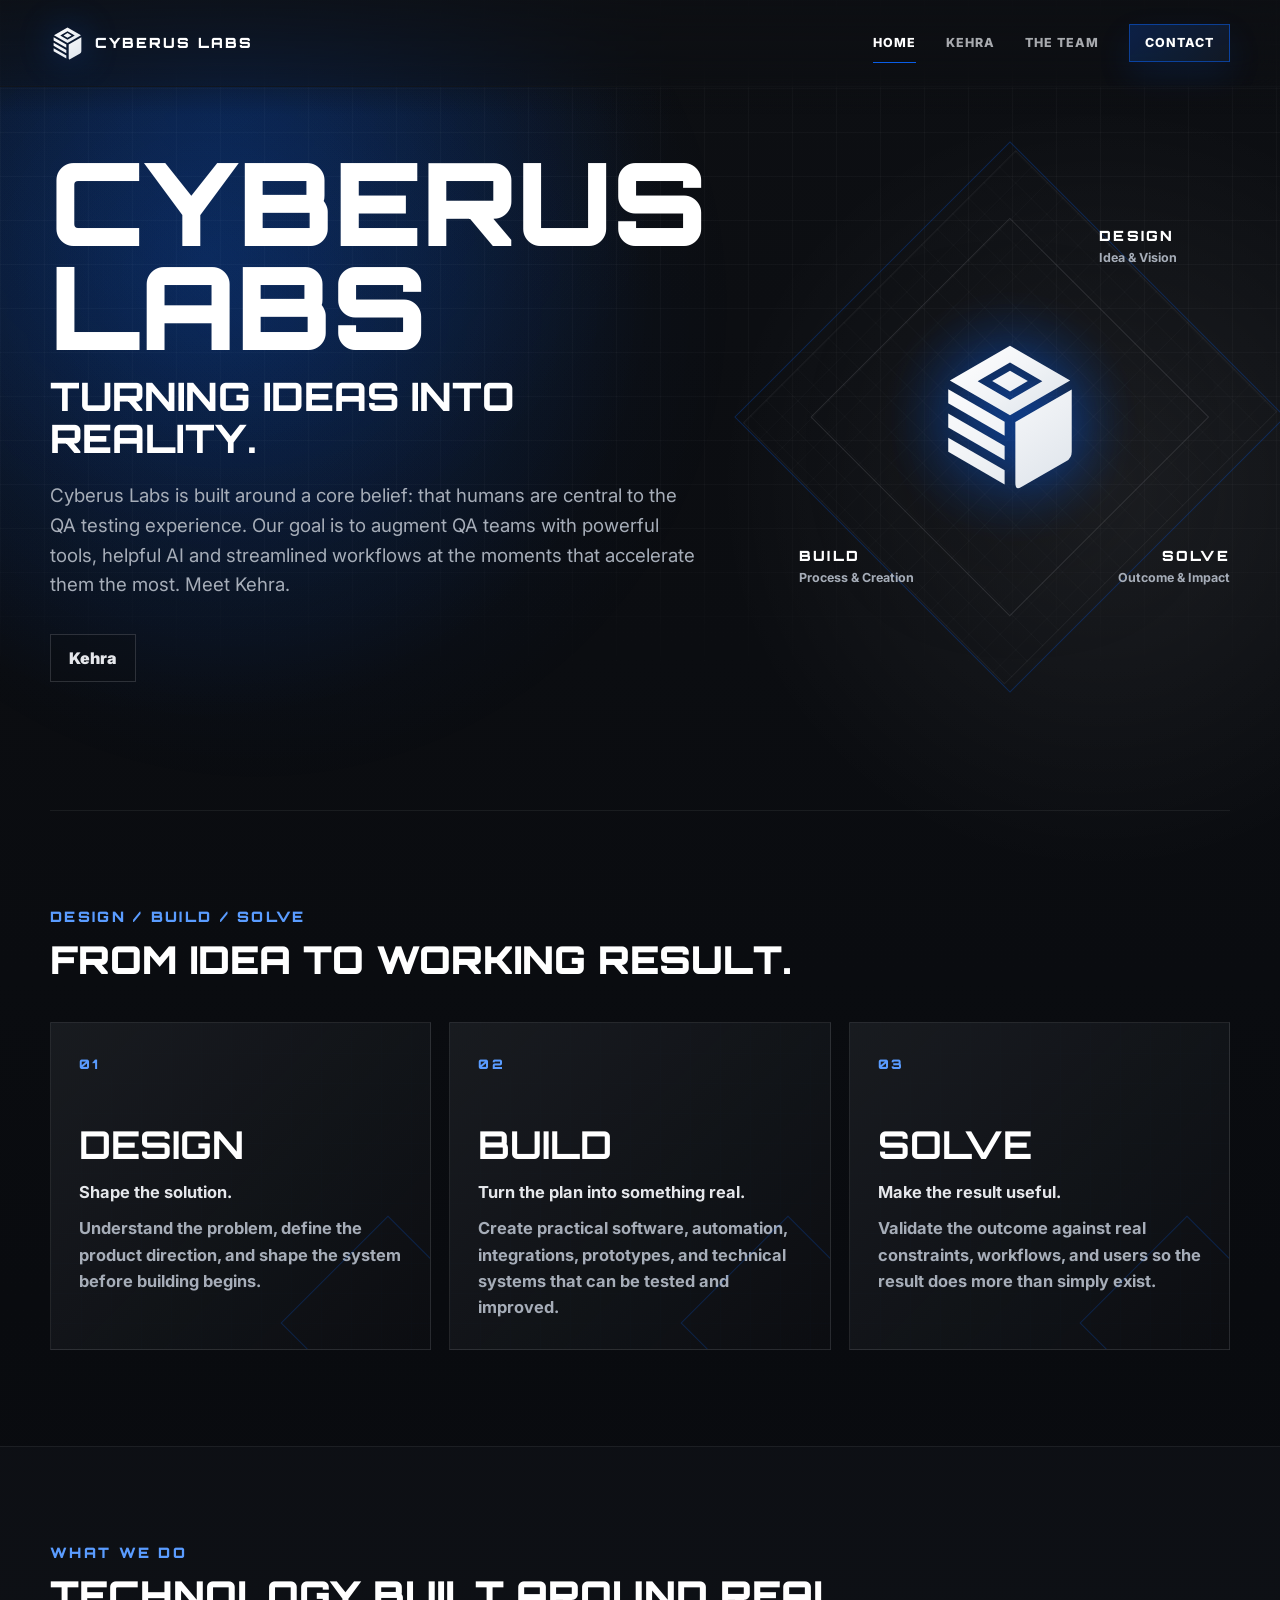
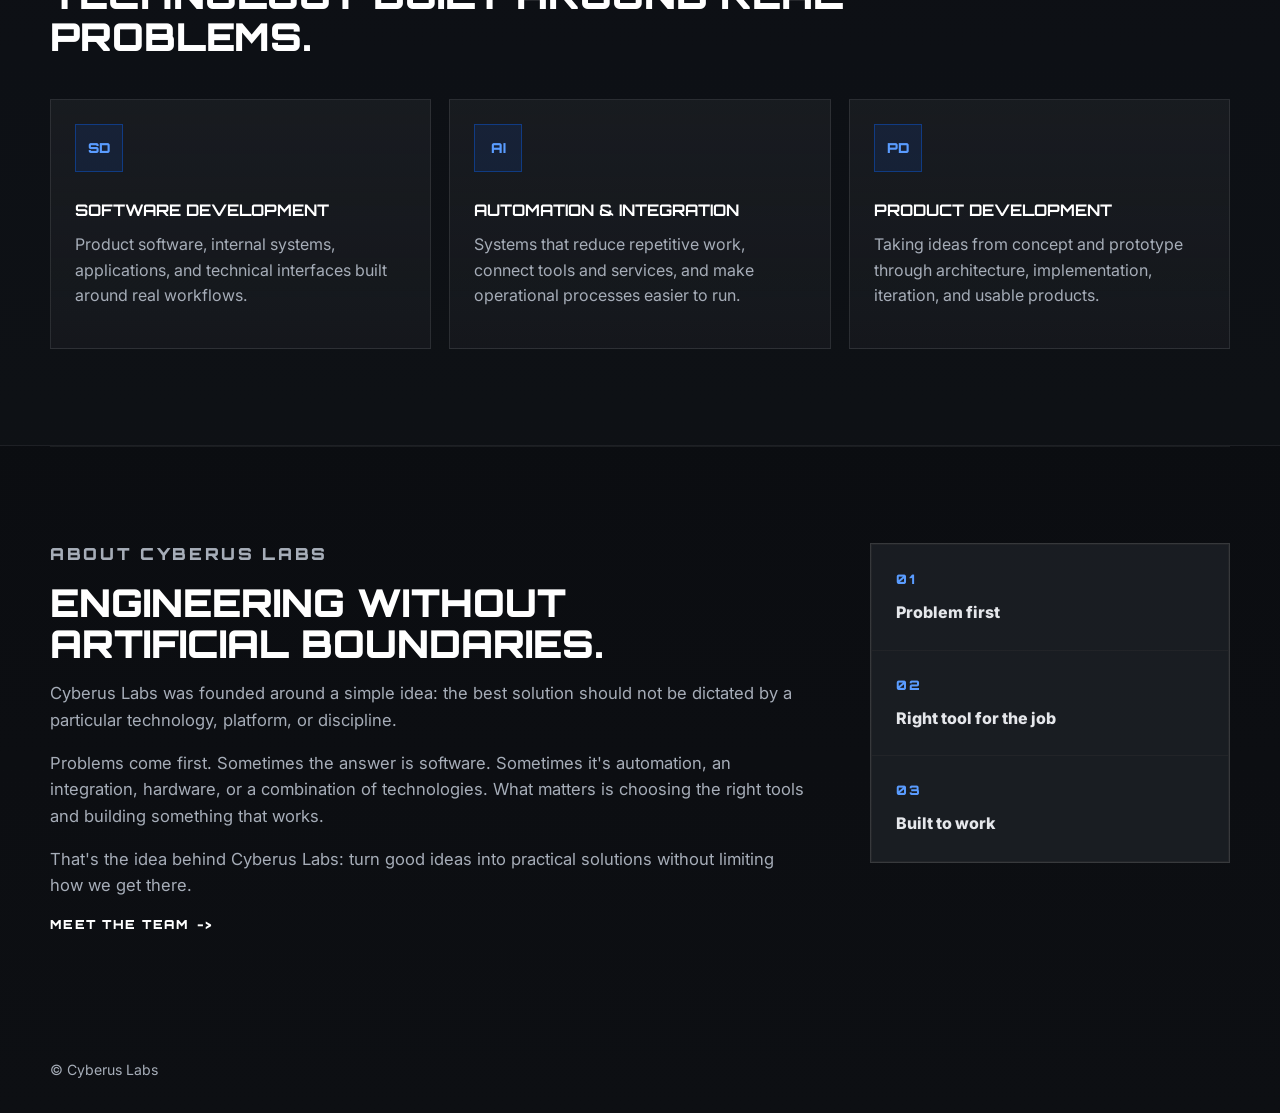
==== commit e02b83da: "feat: add custom 404 page" ====
--- a/index.html
+++ b/index.html
@@ -29,8 +29,8 @@
 
         <div class="global-nav-links" id="site-navigation" data-nav-links>
           <a href="/" aria-current="page">Home</a>
+          <a href="/kehra/">Kehra</a>
           <a href="/team/">The Team</a>
-          <a href="/Kehra/">Kehra</a>
           <a class="header-contact" href="mailto:contact@cyberuslabs.ca">Contact</a>
         </div>
       </nav>
@@ -43,7 +43,7 @@
           <p class="coming-soon-statement">Turning ideas into reality.</p>
           <p class="coming-soon-text">Cyberus Labs is built around a core belief: that humans are central to the QA testing experience. Our goal is to augment QA teams with powerful tools, helpful AI and streamlined workflows at the moments that accelerate them the most. Meet Kehra. </p>
           <div class="home-actions" aria-label="Homepage actions">
-            <a class="home-button home-button-secondary" href="/team/">Kehra</a>
+            <a class="home-button home-button-secondary" href="/kehra/">Kehra</a>
           </div>
         </div>
 
